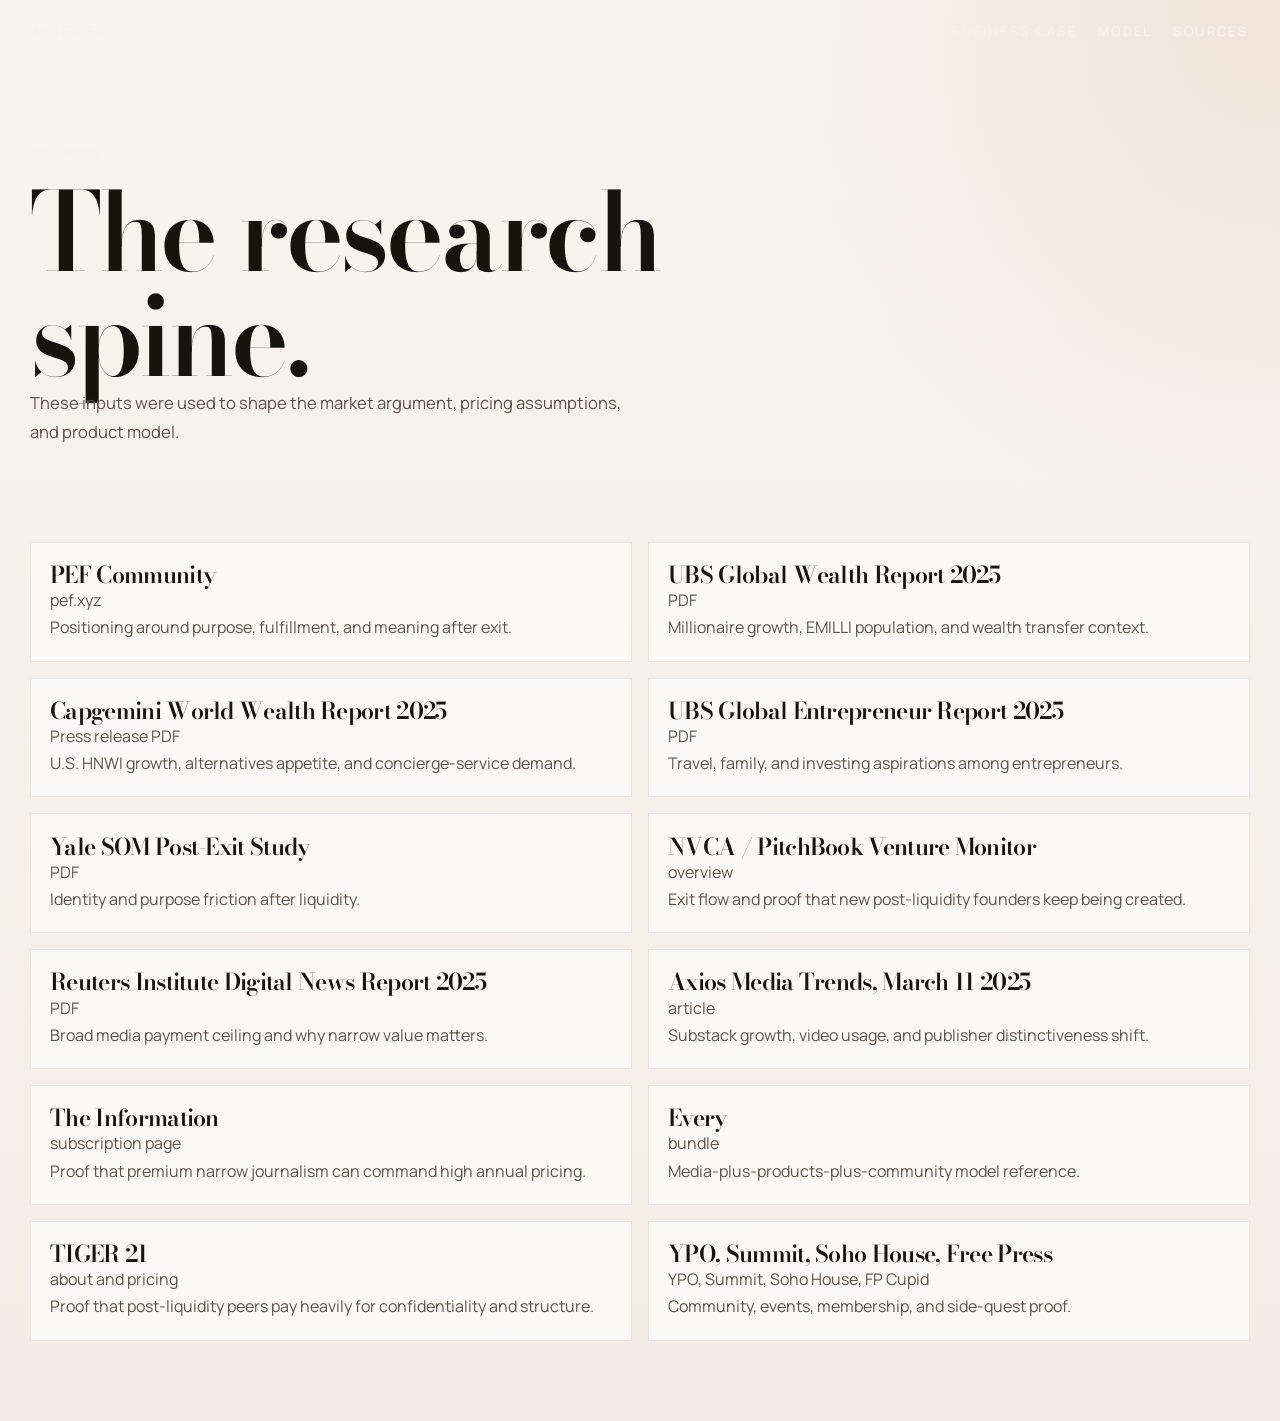
==== site/appendix.html @ 538c8766 "initial After Exit concept" ====
<!DOCTYPE html>
<html lang="en">
<head>
<meta charset="UTF-8">
<meta name="viewport" content="width=device-width, initial-scale=1.0">
<title>After Exit - Sources</title>
<meta name="description" content="Research sources behind the After Exit concept.">
<link rel="preconnect" href="https://fonts.googleapis.com">
<link rel="preconnect" href="https://fonts.gstatic.com" crossorigin>
<link href="https://fonts.googleapis.com/css2?family=Bodoni+Moda:opsz,wght@6..96,500;6..96,600;6..96,700&amp;family=Manrope:wght@400;500;600;700;800&amp;display=swap" rel="stylesheet">
<link rel="stylesheet" href="styles.css">
</head>
<body>
  <header class="site-header">
    <a class="brand" href="index.html">After Exit</a>
    <nav class="site-nav">
      <a href="deep-dives.html">Business Case</a>
      <a href="source.html">Model</a>
      <a href="appendix.html">Sources</a>
    </nav>
  </header>

  <main class="page-shell">
    <section class="page-hero">
      <p class="eyebrow">Sources</p>
      <h1>The research spine.</h1>
      <p class="page-copy">These inputs were used to shape the market argument, pricing assumptions, and product model.</p>
    </section>

    <section class="section">
      <div class="container source-grid">
        <article class="source-card"><div class="source-copy"><h3>PEF Community</h3><p><a href="https://pef.xyz/">pef.xyz</a></p><p>Positioning around purpose, fulfillment, and meaning after exit.</p></div></article>
        <article class="source-card"><div class="source-copy"><h3>UBS Global Wealth Report 2025</h3><p><a href="https://www.ubs.com/content/news/en/2025/06/18/gwr-2025/_jcr_content/root/contentarea/mainpar/gridcontrol/col_2/linklistnewlook_copy_454432721/actionbutton.0308854476.file/PS9jb250ZW50L2RhbS9hc3NldHMvbmV3cy8yMDI1LzA2LzE4LzIwMjUwNjE4LW1yLWd3cjIwMjUtZW4ucGRm/20250618-mr-gwr2025-en.pdf">PDF</a></p><p>Millionaire growth, EMILLI population, and wealth transfer context.</p></div></article>
        <article class="source-card"><div class="source-copy"><h3>Capgemini World Wealth Report 2025</h3><p><a href="https://www.capgemini.com/wp-content/uploads/2025/06/06_04_World-Wealth-Report-2025-Press-Release-1.pdf">Press release PDF</a></p><p>U.S. HNWI growth, alternatives appetite, and concierge-service demand.</p></div></article>
        <article class="source-card"><div class="source-copy"><h3>UBS Global Entrepreneur Report 2025</h3><p><a href="https://www.ubs.com/content/news/en/2025/02/06/global-entrepreneur-report-2025/_jcr_content/root/contentarea/mainpar/toplevelgrid/col_2/actionbutton_copy.0490431597.file/PS9jb250ZW50L2RhbS9hc3NldHMvbmV3cy8yMDI1LzAyLzA2LzA2LTAyLTIwMjUtbXItZ2xvYmFsLWVudHJlcHJlbmV1ci1yZXBvcnQtMjAyNS1lbi5wZGY%3D/06-02-2025-mr-global-entrepreneur-report-2025-en.pdf">PDF</a></p><p>Travel, family, and investing aspirations among entrepreneurs.</p></div></article>
        <article class="source-card"><div class="source-copy"><h3>Yale SOM Post-Exit Study</h3><p><a href="https://som.yale.edu/sites/default/files/2025-04/Exploring%20Six%20Key%20Decisions%20Post-Exit%20Entrepreneurs%20Will%20Have%20to%20Make.pdf">PDF</a></p><p>Identity and purpose friction after liquidity.</p></div></article>
        <article class="source-card"><div class="source-copy"><h3>NVCA / PitchBook Venture Monitor</h3><p><a href="https://nvca.org/pitchbook-nvca-venture-monitor/">overview</a></p><p>Exit flow and proof that new post-liquidity founders keep being created.</p></div></article>
        <article class="source-card"><div class="source-copy"><h3>Reuters Institute Digital News Report 2025</h3><p><a href="https://sanef.org.za/wp-content/uploads/2025/06/Digital_News-Report_2025.pdf">PDF</a></p><p>Broad media payment ceiling and why narrow value matters.</p></div></article>
        <article class="source-card"><div class="source-copy"><h3>Axios Media Trends, March 11 2025</h3><p><a href="https://www.axios.com/newsletters/axios-media-trends-6a3f5cd0-fdda-11ef-9d47-6d4ca95699f8">article</a></p><p>Substack growth, video usage, and publisher distinctiveness shift.</p></div></article>
        <article class="source-card"><div class="source-copy"><h3>The Information</h3><p><a href="https://www.theinformation.com/subscribe_h">subscription page</a></p><p>Proof that premium narrow journalism can command high annual pricing.</p></div></article>
        <article class="source-card"><div class="source-copy"><h3>Every</h3><p><a href="https://help.every.to/en/articles/13225758-every-bundle-special-programs">bundle</a></p><p>Media-plus-products-plus-community model reference.</p></div></article>
        <article class="source-card"><div class="source-copy"><h3>TIGER 21</h3><p><a href="https://tiger21.com/about-us/">about</a> and <a href="https://tiger21.com/wp-content/uploads/2025/11/2026-Membership-Pricing_Nov25.pdf">pricing</a></p><p>Proof that post-liquidity peers pay heavily for confidentiality and structure.</p></div></article>
        <article class="source-card"><div class="source-copy"><h3>YPO, Summit, Soho House, Free Press</h3><p><a href="https://www.ypo.org/acf/">YPO</a>, <a href="https://summit.co/about/">Summit</a>, <a href="https://www.sohohouseco.com/news-and-events/news-details/2025/Soho-House--Co-Inc--Announces-Fourth-Quarter-and-Fiscal-Year-2024-Results/default.aspx">Soho House</a>, <a href="https://www.thefp.com/p/fp-cupid">FP Cupid</a></p><p>Community, events, membership, and side-quest proof.</p></div></article>
      </div>
    </section>
  </main>
</body>
</html>
---- site/styles.css ----
:root {
  --bg: #f3ede5;
  --bg-alt: #e6ddd0;
  --ink: #161310;
  --soft: #5e5349;
  --line: rgba(22, 19, 16, 0.12);
  --gold: #b07a35;
  --gold-soft: #c69a5d;
  --pine: #223128;
  --paper: rgba(255, 250, 245, 0.72);
  --white: #f7f2ea;
  --max: 1220px;
  --content: 760px;
  --display: "Bodoni Moda", Georgia, serif;
  --sans: "Manrope", "Helvetica Neue", Arial, sans-serif;
}

*,
*::before,
*::after {
  box-sizing: border-box;
}

html {
  scroll-behavior: smooth;
}

body {
  margin: 0;
  font-family: var(--sans);
  color: var(--ink);
  background:
    radial-gradient(circle at top right, rgba(176, 122, 53, 0.12), transparent 28%),
    linear-gradient(180deg, #f8f4ee 0%, var(--bg) 100%);
}

a {
  color: inherit;
  text-decoration: none;
}

img {
  display: block;
  width: 100%;
}

.site-header {
  position: absolute;
  inset: 0 0 auto 0;
  z-index: 20;
  display: flex;
  justify-content: space-between;
  align-items: center;
  padding: 1.35rem 2rem;
}

.brand,
.site-nav a {
  font-size: 0.82rem;
  letter-spacing: 0.18em;
  text-transform: uppercase;
  color: rgba(247, 242, 234, 0.9);
}

.site-nav {
  display: flex;
  gap: 1.3rem;
}

.hero {
  position: relative;
  min-height: 100svh;
  display: flex;
  align-items: flex-end;
  overflow: hidden;
}

.hero::before {
  content: "";
  position: absolute;
  inset: 0;
  background:
    linear-gradient(90deg, rgba(11, 10, 9, 0.88), rgba(11, 10, 9, 0.52) 44%, rgba(11, 10, 9, 0.26)),
    url("https://images.unsplash.com/photo-1517457373958-b7bdd4587205?auto=format&fit=crop&w=1800&q=80") center center / cover no-repeat;
  transform: scale(1.03);
}

.hero::after {
  content: "";
  position: absolute;
  inset: 0;
  background: radial-gradient(circle at 78% 18%, rgba(198, 154, 93, 0.22), transparent 30%);
}

.hero-content,
.container,
.page-hero {
  width: min(calc(100% - 2.5rem), var(--max));
  margin: 0 auto;
}

.hero-content {
  position: relative;
  z-index: 1;
  padding: 8rem 0 4rem;
  color: var(--white);
}

.eyebrow,
.section-label,
.metric-kicker,
.card-kicker {
  font-size: 0.76rem;
  font-weight: 800;
  letter-spacing: 0.18em;
  text-transform: uppercase;
}

.eyebrow {
  display: inline-block;
  margin-bottom: 1rem;
  color: rgba(247, 242, 234, 0.7);
}

h1,
h2,
h3 {
  margin: 0;
  font-family: var(--display);
  font-weight: 600;
  letter-spacing: -0.03em;
}

h1 {
  max-width: 10ch;
  font-size: clamp(3.4rem, 9vw, 6.8rem);
  line-height: 0.96;
}

h2 {
  font-size: clamp(2rem, 4vw, 3.2rem);
  line-height: 1;
}

h3 {
  font-size: 1.45rem;
  line-height: 1.08;
}

p {
  margin: 0;
  line-height: 1.7;
}

.hero-copy,
.page-copy,
.support {
  max-width: 38rem;
  font-size: 1.04rem;
}

.hero-copy {
  margin-top: 1.25rem;
  color: rgba(247, 242, 234, 0.8);
}

.hero-actions,
.cta-row {
  display: flex;
  flex-wrap: wrap;
  gap: 0.9rem;
  margin-top: 2rem;
}

.button {
  display: inline-flex;
  align-items: center;
  justify-content: center;
  min-height: 48px;
  padding: 0.9rem 1.25rem;
  border-radius: 999px;
  font-size: 0.84rem;
  font-weight: 800;
  letter-spacing: 0.12em;
  text-transform: uppercase;
  transition: transform 180ms ease, background 180ms ease;
}

.button:hover,
.text-link:hover {
  transform: translateY(-1px);
}

.button-primary {
  background: var(--gold);
  color: #fff8f1;
}

.button-secondary {
  background: rgba(255, 255, 255, 0.08);
  border: 1px solid rgba(247, 242, 234, 0.3);
  color: var(--white);
}

.text-link {
  align-self: center;
  font-size: 0.82rem;
  font-weight: 800;
  letter-spacing: 0.08em;
  text-transform: uppercase;
}

.issue-rail {
  display: grid;
  gap: 0.8rem;
  width: min(430px, 100%);
  margin-top: 2.4rem;
  padding-top: 1rem;
  border-top: 1px solid rgba(247, 242, 234, 0.18);
}

.issue-rail span {
  font-size: 0.78rem;
  letter-spacing: 0.16em;
  text-transform: uppercase;
  color: rgba(247, 242, 234, 0.66);
}

.section {
  padding: 5rem 0;
}

.section-dark {
  background:
    radial-gradient(circle at top left, rgba(198, 154, 93, 0.14), transparent 30%),
    var(--pine);
  color: var(--white);
}

.container {
  display: grid;
  gap: 1.4rem;
}

.lead-grid,
.market-grid,
.split-grid,
.partner-grid,
.three-up,
.story-grid,
.source-grid,
.metric-grid,
.compare-grid {
  display: grid;
  gap: 1rem;
}

.lead-grid {
  grid-template-columns: 1.05fr 0.95fr;
}

.section-label,
.metric-kicker,
.card-kicker {
  color: var(--gold);
}

.section-dark .section-label,
.section-dark .metric-kicker,
.section-dark .card-kicker {
  color: var(--gold-soft);
}

.support,
.page-copy,
.metric-grid p,
.story-grid p,
.compare-grid p,
.source-grid p {
  color: var(--soft);
}

.section-dark .support,
.section-dark .page-copy,
.section-dark .metric-grid p,
.section-dark .story-grid p,
.section-dark .compare-grid p {
  color: rgba(247, 242, 234, 0.74);
}

.story-grid {
  grid-template-columns: repeat(3, minmax(0, 1fr));
}

.story-card,
.metric-card,
.compare-card,
.source-card,
.glass-panel {
  overflow: hidden;
  background: rgba(255, 255, 255, 0.64);
  border: 1px solid rgba(22, 19, 16, 0.08);
}

.section-dark .story-card,
.section-dark .metric-card,
.section-dark .compare-card {
  background: rgba(255, 255, 255, 0.06);
  border-color: rgba(247, 242, 234, 0.12);
}

.story-photo {
  height: 320px;
  background-size: cover;
  background-position: center;
}

.photo-table { background-image: url("https://images.unsplash.com/photo-1517248135467-4c7edcad34c4?auto=format&fit=crop&w=1200&q=80"); }
.photo-office { background-image: url("https://images.unsplash.com/photo-1522202176988-66273c2fd55f?auto=format&fit=crop&w=1200&q=80"); }
.photo-train { background-image: url("https://images.unsplash.com/photo-1500530855697-b586d89ba3ee?auto=format&fit=crop&w=1200&q=80"); }
.photo-health { background-image: url("https://images.unsplash.com/photo-1517836357463-d25dfeac3438?auto=format&fit=crop&w=1200&q=80"); }
.photo-home { background-image: url("https://images.unsplash.com/photo-1513694203232-719a280e022f?auto=format&fit=crop&w=1200&q=80"); }
.photo-salon { background-image: url("https://images.unsplash.com/photo-1515169067868-5387ec356754?auto=format&fit=crop&w=1200&q=80"); }
.photo-airport { background-image: url("https://images.unsplash.com/photo-1436491865332-7a61a109cc05?auto=format&fit=crop&w=1200&q=80"); }
.photo-study { background-image: url("https://images.unsplash.com/photo-1497366754035-f200968a6e72?auto=format&fit=crop&w=1200&q=80"); }

.story-copy,
.metric-copy,
.source-copy,
.compare-copy {
  padding: 1.2rem;
}

.metric-grid {
  grid-template-columns: repeat(3, minmax(0, 1fr));
}

.metric-number {
  display: block;
  font-family: var(--display);
  font-size: clamp(2.1rem, 4vw, 3.6rem);
  line-height: 1;
}

.split-grid {
  grid-template-columns: 1.15fr 0.85fr;
  align-items: start;
}

.glass-panel {
  padding: 1.4rem;
  display: grid;
  gap: 1rem;
}

.glass-panel strong {
  font-size: 1.05rem;
}

.partner-grid,
.three-up,
.source-grid,
.compare-grid {
  grid-template-columns: repeat(2, minmax(0, 1fr));
}

.three-up {
  grid-template-columns: repeat(3, minmax(0, 1fr));
}

.page-shell {
  padding-top: 5.8rem;
}

.page-hero {
  padding: 3rem 0 1rem;
}

.watch-grid {
  display: grid;
  grid-template-columns: repeat(3, minmax(0, 1fr));
  gap: 1rem;
}

.watch-card {
  position: relative;
  min-height: 280px;
  padding: 1.4rem;
  display: flex;
  flex-direction: column;
  justify-content: flex-end;
  color: var(--white);
  overflow: hidden;
}

.watch-card::before {
  content: "";
  position: absolute;
  inset: 0;
  background-size: cover;
  background-position: center;
  transform: scale(1.03);
}

.watch-card::after {
  content: "";
  position: absolute;
  inset: 0;
  background: linear-gradient(180deg, rgba(9, 9, 9, 0.1), rgba(9, 9, 9, 0.78));
}

.watch-card > * {
  position: relative;
  z-index: 1;
}

.watch-one::before { background-image: url("https://images.unsplash.com/photo-1517048676732-d65bc937f952?auto=format&fit=crop&w=1200&q=80"); }
.watch-two::before { background-image: url("https://images.unsplash.com/photo-1516321318423-f06f85e504b3?auto=format&fit=crop&w=1200&q=80"); }
.watch-three::before { background-image: url("https://images.unsplash.com/photo-1497366412874-3415097a27e7?auto=format&fit=crop&w=1200&q=80"); }

.watch-card span {
  font-size: 0.76rem;
  font-weight: 800;
  letter-spacing: 0.16em;
  text-transform: uppercase;
  color: rgba(247, 242, 234, 0.7);
}

.watch-card h3 {
  margin-top: 0.65rem;
}

.watch-card p {
  margin-top: 0.6rem;
  color: rgba(247, 242, 234, 0.82);
}

.quote-band {
  padding: 2rem;
  background: rgba(255, 255, 255, 0.56);
  border: 1px solid rgba(22, 19, 16, 0.08);
}

.section-dark .quote-band {
  background: rgba(255, 255, 255, 0.08);
  border-color: rgba(247, 242, 234, 0.12);
}

.quote-band p {
  font-family: var(--display);
  font-size: clamp(1.5rem, 3vw, 2.2rem);
  line-height: 1.18;
}

@media (max-width: 980px) {
  .lead-grid,
  .split-grid,
  .story-grid,
  .metric-grid,
  .partner-grid,
  .three-up,
  .watch-grid,
  .source-grid,
  .compare-grid {
    grid-template-columns: 1fr;
  }
}

@media (max-width: 720px) {
  .site-header {
    position: static;
    display: grid;
    gap: 0.8rem;
    padding: 1.2rem 1rem 0;
  }

  .brand,
  .site-nav a {
    color: var(--ink);
  }

  .site-nav {
    flex-wrap: wrap;
    gap: 0.8rem 1rem;
  }

  .hero {
    min-height: auto;
  }

  .hero-content,
  .page-hero,
  .container {
    width: min(calc(100% - 2rem), var(--max));
  }

  .hero-content {
    padding: 6.8rem 0 3rem;
  }

  h1 {
    max-width: 100%;
    font-size: clamp(2.8rem, 14vw, 4.5rem);
  }

  .section {
    padding: 3.6rem 0;
  }
}
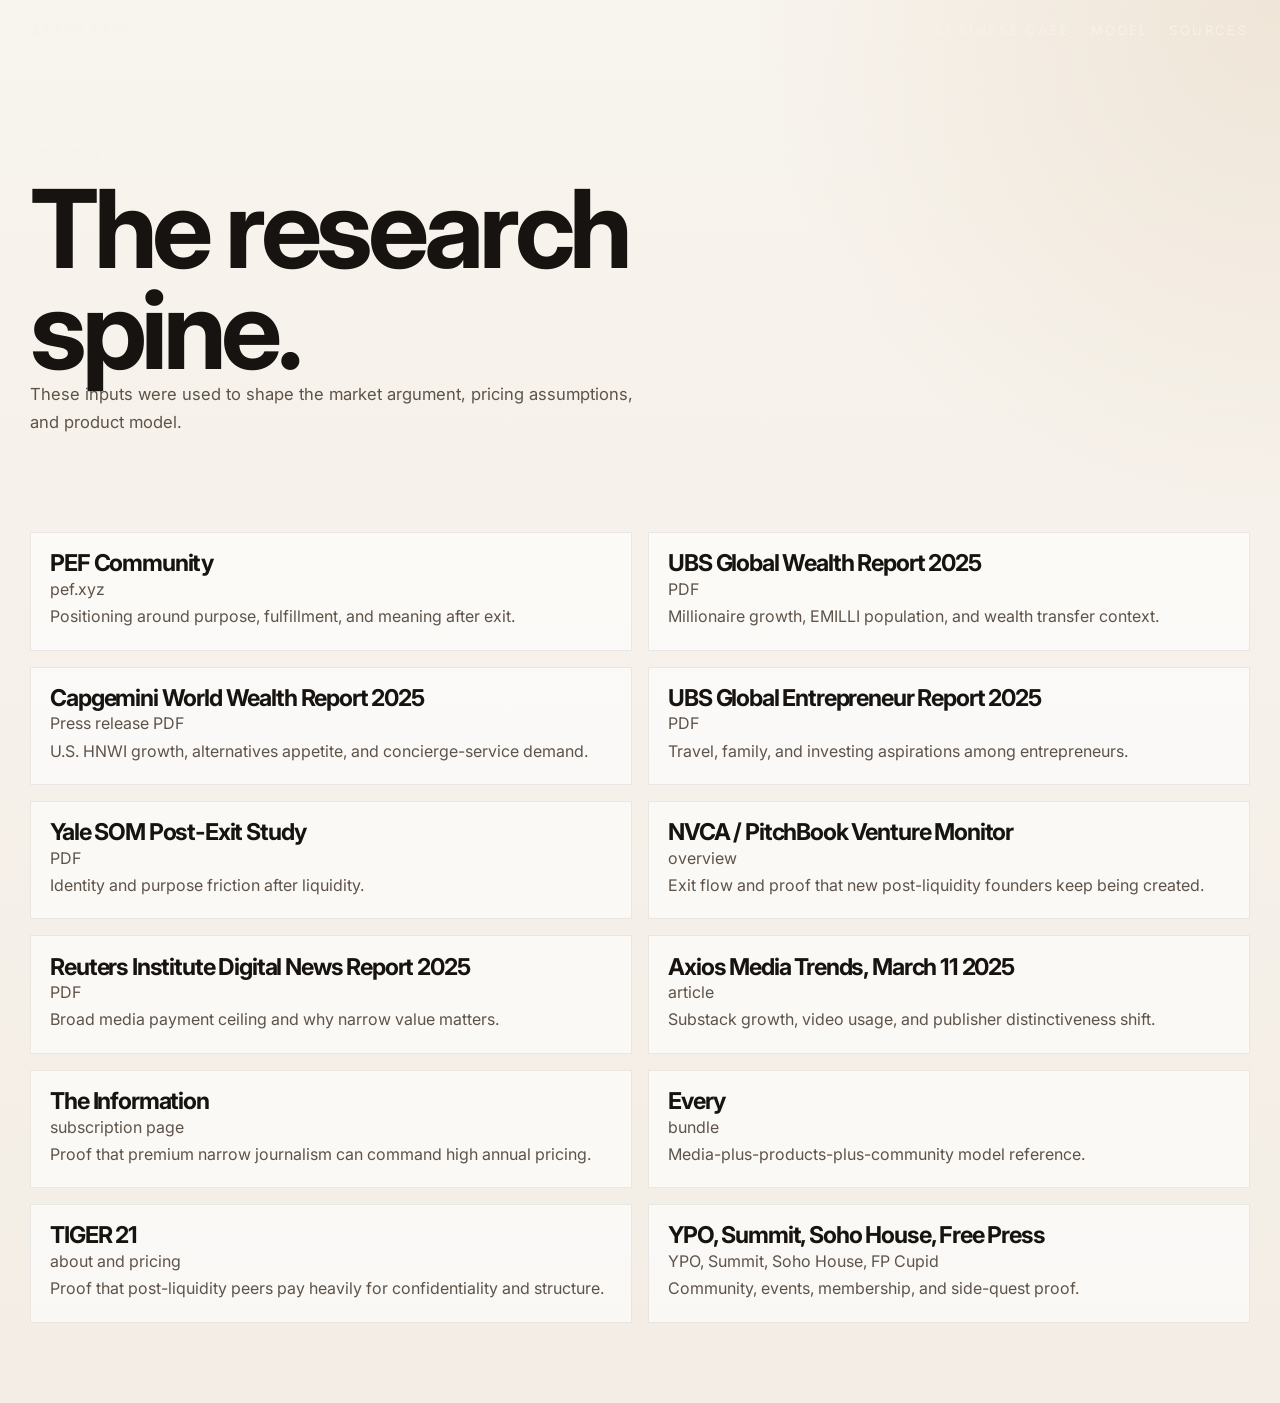
==== commit 82039841: "add TAM and operating system plan" ====
--- a/site/appendix.html
+++ b/site/appendix.html
@@ -7,7 +7,7 @@
 <meta name="description" content="Research sources behind the After Exit concept.">
 <link rel="preconnect" href="https://fonts.googleapis.com">
 <link rel="preconnect" href="https://fonts.gstatic.com" crossorigin>
-<link href="https://fonts.googleapis.com/css2?family=Bodoni+Moda:opsz,wght@6..96,500;6..96,600;6..96,700&amp;family=Manrope:wght@400;500;600;700;800&amp;display=swap" rel="stylesheet">
+<link href="https://fonts.googleapis.com/css2?family=Inter:wght@400;500;600;700;800;900&amp;display=swap" rel="stylesheet">
 <link rel="stylesheet" href="styles.css">
 </head>
 <body>
--- a/site/styles.css
+++ b/site/styles.css
@@ -11,8 +11,8 @@
   --white: #f7f2ea;
   --max: 1220px;
   --content: 760px;
-  --display: "Bodoni Moda", Georgia, serif;
-  --sans: "Manrope", "Helvetica Neue", Arial, sans-serif;
+  --display: "Inter", "Helvetica Neue", Arial, sans-serif;
+  --sans: "Inter", "Helvetica Neue", Arial, sans-serif;
 }
 
 *,
@@ -127,24 +127,24 @@
 h3 {
   margin: 0;
   font-family: var(--display);
-  font-weight: 600;
-  letter-spacing: -0.03em;
+  font-weight: 700;
+  letter-spacing: -0.05em;
 }
 
 h1 {
   max-width: 10ch;
   font-size: clamp(3.4rem, 9vw, 6.8rem);
-  line-height: 0.96;
+  line-height: 0.92;
 }
 
 h2 {
   font-size: clamp(2rem, 4vw, 3.2rem);
-  line-height: 1;
+  line-height: 0.96;
 }
 
 h3 {
   font-size: 1.45rem;
-  line-height: 1.08;
+  line-height: 1.02;
 }
 
 p {
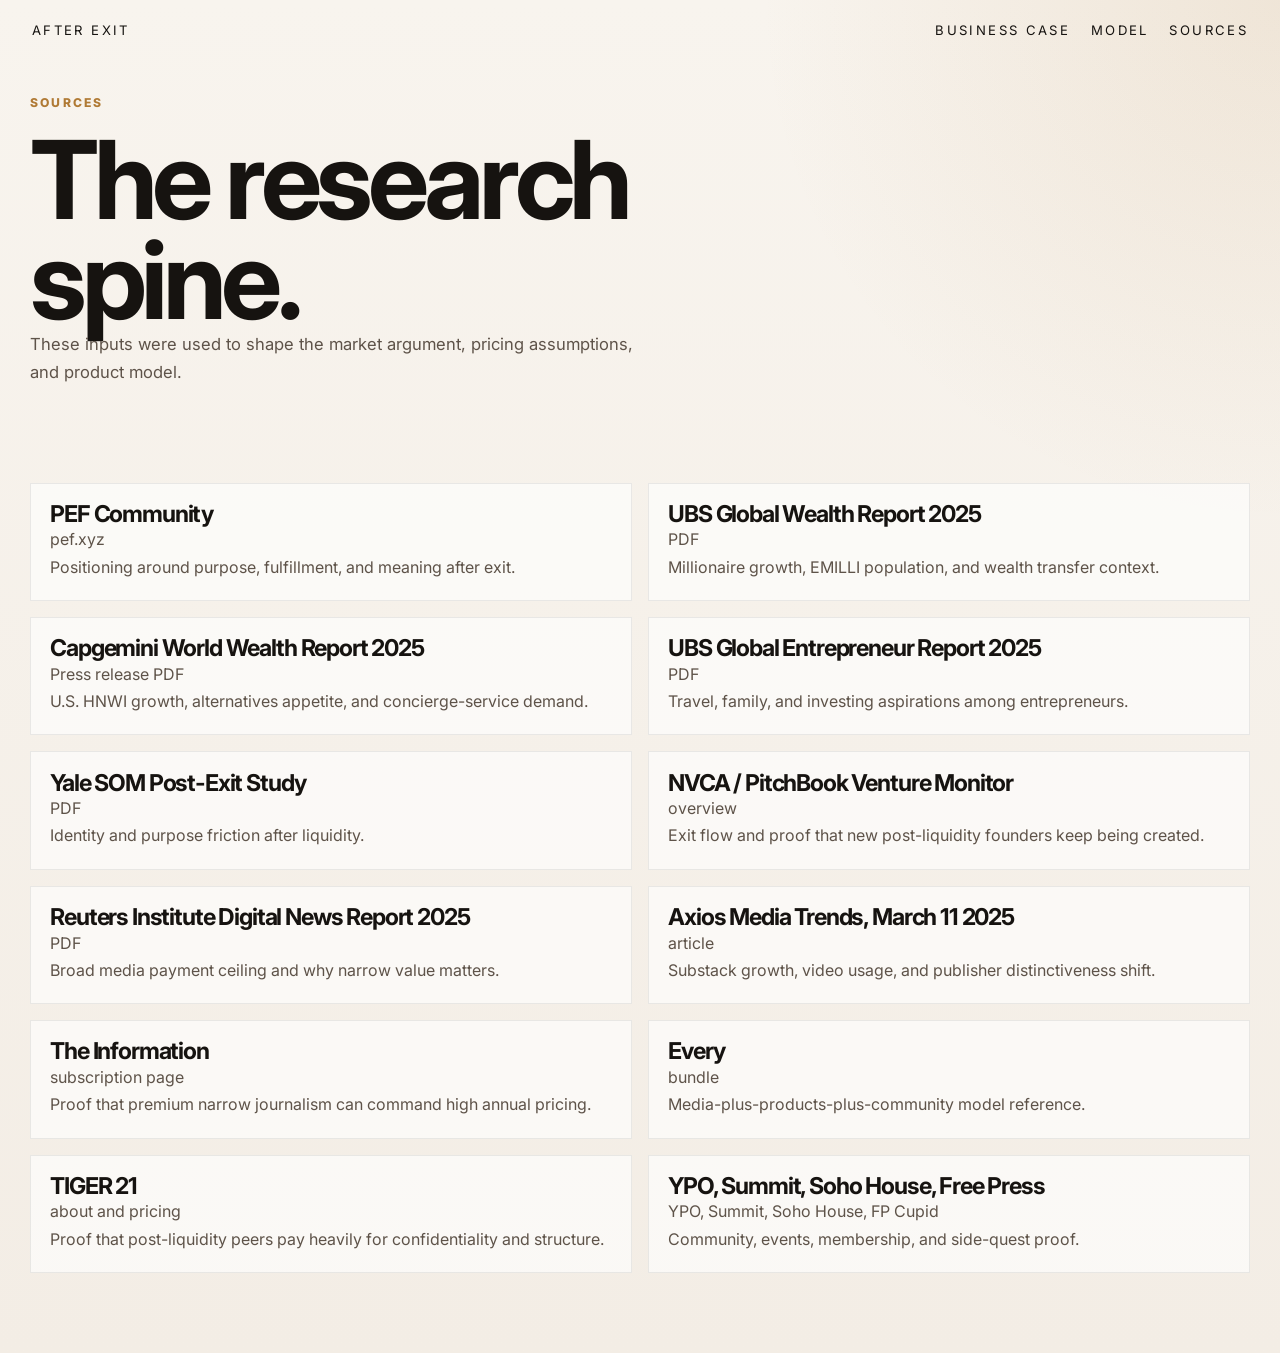
==== commit 9424294f: "Expand site into full company narrative" ====
--- a/site/appendix.html
+++ b/site/appendix.html
@@ -10,7 +10,7 @@
 <link href="https://fonts.googleapis.com/css2?family=Inter:wght@400;500;600;700;800;900&amp;display=swap" rel="stylesheet">
 <link rel="stylesheet" href="styles.css">
 </head>
-<body>
+<body class="subpage">
   <header class="site-header">
     <a class="brand" href="index.html">After Exit</a>
     <nav class="site-nav">
--- a/site/styles.css
+++ b/site/styles.css
@@ -34,6 +34,15 @@
     linear-gradient(180deg, #f8f4ee 0%, var(--bg) 100%);
 }
 
+body.subpage .site-header {
+  position: static;
+}
+
+body.subpage .brand,
+body.subpage .site-nav a {
+  color: var(--ink);
+}
+
 a {
   color: inherit;
   text-decoration: none;
@@ -226,6 +235,21 @@
   color: rgba(247, 242, 234, 0.66);
 }
 
+.hero-facts {
+  display: grid;
+  grid-template-columns: repeat(3, minmax(0, 1fr));
+  gap: 1rem;
+  max-width: 920px;
+  margin-top: 2rem;
+  padding-top: 1.1rem;
+  border-top: 1px solid rgba(247, 242, 234, 0.12);
+}
+
+.hero-facts p {
+  margin-top: 0.4rem;
+  color: rgba(247, 242, 234, 0.8);
+}
+
 .section {
   padding: 5rem 0;
 }
@@ -452,6 +476,244 @@
   line-height: 1.18;
 }
 
+.toc-strip,
+.audience-grid,
+.proof-grid,
+.path-grid,
+.ladder-grid,
+.perk-grid,
+.process-grid,
+.package-grid,
+.engine-grid,
+.image-triptych {
+  display: grid;
+  gap: 1rem;
+}
+
+.toc-strip {
+  grid-template-columns: repeat(4, minmax(0, 1fr));
+}
+
+.toc-item,
+.audience-item,
+.proof-item,
+.engine-card,
+.process-step {
+  padding-top: 1rem;
+  border-top: 1px solid var(--line);
+}
+
+.toc-item h3,
+.audience-item h3,
+.proof-item h3,
+.path-step h3,
+.tier-card h3,
+.package-item h3,
+.engine-card h3,
+.process-step h3 {
+  margin-top: 0.55rem;
+}
+
+.toc-item p:last-child,
+.audience-item p,
+.proof-item p,
+.path-step p,
+.tier-card p,
+.package-item p,
+.engine-card p,
+.process-step p {
+  margin-top: 0.65rem;
+}
+
+.image-triptych {
+  grid-template-columns: 1.15fr 0.85fr 0.85fr;
+}
+
+.image-triptych .story-photo {
+  height: 400px;
+}
+
+.image-triptych .story-photo,
+.watch-card::before,
+.hero::before {
+  transition: transform 280ms ease;
+}
+
+.image-triptych .story-photo:hover,
+.watch-card:hover::before {
+  transform: scale(1.04);
+}
+
+.audience-grid {
+  grid-template-columns: repeat(4, minmax(0, 1fr));
+}
+
+.audience-item {
+  color: var(--white);
+  border-color: rgba(247, 242, 234, 0.14);
+}
+
+.audience-item span,
+.process-step span {
+  display: inline-block;
+  font-size: 0.76rem;
+  font-weight: 800;
+  letter-spacing: 0.16em;
+  text-transform: uppercase;
+  color: var(--gold-soft);
+}
+
+.proof-grid {
+  grid-template-columns: repeat(3, minmax(0, 1fr));
+}
+
+.proof-item {
+  border-color: rgba(247, 242, 234, 0.14);
+}
+
+.section-dark .proof-item p,
+.section-dark .audience-item p,
+.section-dark .path-step p,
+.section-dark .tier-card p,
+.section-dark .package-item p,
+.section-dark .process-step p {
+  color: rgba(247, 242, 234, 0.78);
+}
+
+.path-grid,
+.ladder-grid,
+.engine-grid {
+  grid-template-columns: repeat(4, minmax(0, 1fr));
+}
+
+.path-step,
+.tier-card,
+.perk-panel,
+.package-item {
+  padding: 1.2rem;
+  background: rgba(255, 255, 255, 0.62);
+  border: 1px solid rgba(22, 19, 16, 0.08);
+}
+
+.section-dark .path-step,
+.section-dark .tier-card,
+.section-dark .perk-panel,
+.section-dark .package-item {
+  background: rgba(255, 255, 255, 0.06);
+  border-color: rgba(247, 242, 234, 0.12);
+}
+
+.perk-grid,
+.package-grid {
+  grid-template-columns: repeat(2, minmax(0, 1fr));
+}
+
+.perk-panel ul {
+  margin: 0.7rem 0 0;
+  padding-left: 1.15rem;
+  display: grid;
+  gap: 0.7rem;
+}
+
+.perk-panel li {
+  line-height: 1.6;
+}
+
+.process-grid {
+  grid-template-columns: repeat(5, minmax(0, 1fr));
+}
+
+.engine-card p {
+  max-width: 19rem;
+}
+
+.immersion {
+  position: relative;
+  min-height: 72svh;
+  display: flex;
+  align-items: flex-end;
+  color: var(--white);
+  overflow: hidden;
+}
+
+.immersion::before,
+.immersion::after {
+  content: "";
+  position: absolute;
+  inset: 0;
+}
+
+.immersion::before {
+  background-position: center;
+  background-size: cover;
+  transform: scale(1.03);
+}
+
+.immersion::after {
+  background: linear-gradient(180deg, rgba(8, 8, 8, 0.12), rgba(8, 8, 8, 0.82));
+}
+
+.immersion-room::before {
+  background-image: url("https://images.unsplash.com/photo-1511578314322-379afb476865?auto=format&fit=crop&w=1800&q=80");
+}
+
+.immersion-print::before {
+  background-image: url("https://images.unsplash.com/photo-1517971071642-34a2d3ecc9cd?auto=format&fit=crop&w=1800&q=80");
+}
+
+.immersion-copy {
+  position: relative;
+  z-index: 1;
+  width: min(calc(100% - 2.5rem), var(--max));
+  max-width: 40rem;
+  margin: 0 auto;
+  padding: 6rem 0 4rem;
+}
+
+.immersion-copy p:last-child {
+  margin-top: 1rem;
+  color: rgba(247, 242, 234, 0.82);
+}
+
+.cta-band {
+  display: flex;
+  align-items: end;
+  justify-content: space-between;
+  gap: 1.2rem;
+  margin-top: 1.4rem;
+  padding-top: 1.6rem;
+  border-top: 1px solid var(--line);
+}
+
+.page-hero {
+  padding: 2rem 0 1rem;
+}
+
+body.subpage .page-shell {
+  padding-top: 0;
+}
+
+body.subpage .eyebrow {
+  color: var(--gold);
+}
+
+body.subpage .page-copy {
+  color: var(--soft);
+}
+
+@media (max-width: 1180px) {
+  .toc-strip,
+  .audience-grid,
+  .path-grid,
+  .ladder-grid,
+  .engine-grid,
+  .proof-grid,
+  .process-grid,
+  .image-triptych {
+    grid-template-columns: repeat(2, minmax(0, 1fr));
+  }
+}
+
 @media (max-width: 980px) {
   .lead-grid,
   .split-grid,
@@ -461,7 +723,18 @@
   .three-up,
   .watch-grid,
   .source-grid,
-  .compare-grid {
+  .compare-grid,
+  .toc-strip,
+  .audience-grid,
+  .proof-grid,
+  .path-grid,
+  .ladder-grid,
+  .perk-grid,
+  .process-grid,
+  .package-grid,
+  .engine-grid,
+  .image-triptych,
+  .hero-facts {
     grid-template-columns: 1fr;
   }
 }
@@ -506,4 +779,26 @@
   .section {
     padding: 3.6rem 0;
   }
-}
+
+  .subpage .site-header {
+    padding: 1.2rem 1rem 0;
+  }
+
+  .immersion {
+    min-height: 60svh;
+  }
+
+  .immersion-copy {
+    width: min(calc(100% - 2rem), var(--max));
+    padding: 5rem 0 3rem;
+  }
+
+  .image-triptych .story-photo {
+    height: 300px;
+  }
+
+  .cta-band {
+    display: grid;
+    align-items: start;
+  }
+}
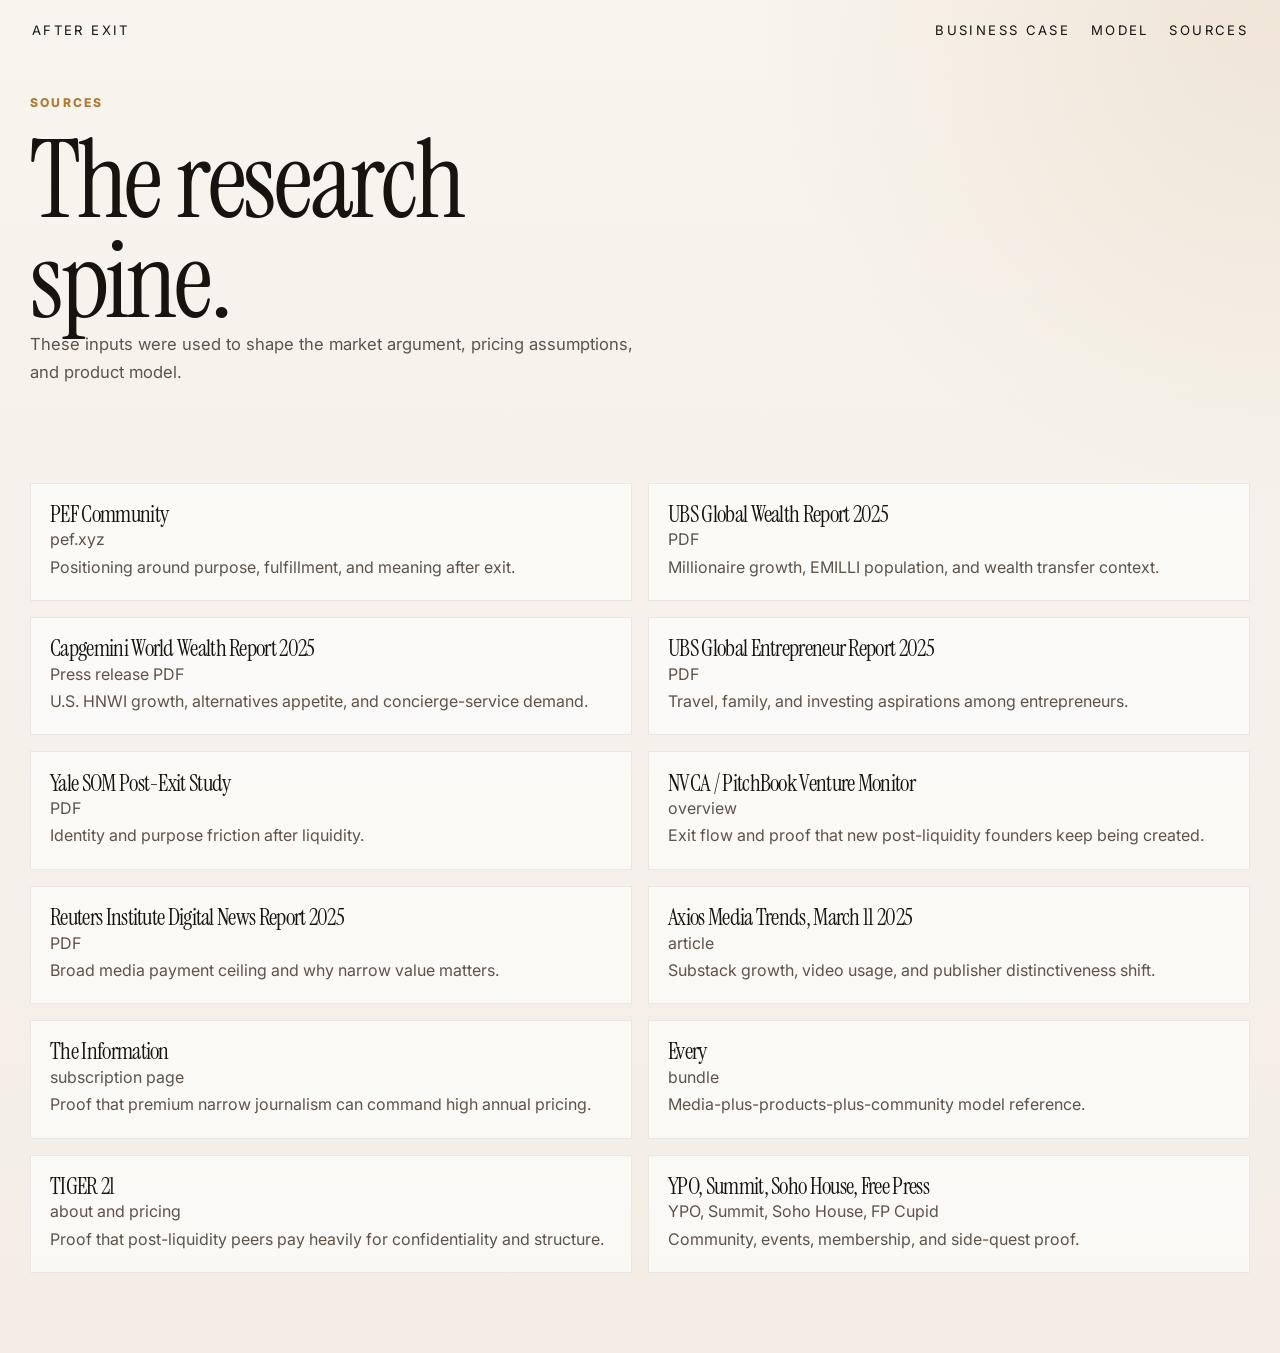
==== commit 831fc045: "Adopt Instrument Serif for editorial typography" ====
--- a/site/appendix.html
+++ b/site/appendix.html
@@ -7,7 +7,7 @@
 <meta name="description" content="Research sources behind the After Exit concept.">
 <link rel="preconnect" href="https://fonts.googleapis.com">
 <link rel="preconnect" href="https://fonts.gstatic.com" crossorigin>
-<link href="https://fonts.googleapis.com/css2?family=Inter:wght@400;500;600;700;800;900&amp;display=swap" rel="stylesheet">
+<link href="https://fonts.googleapis.com/css2?family=Instrument+Serif:ital@0;1&amp;family=Inter:wght@400;500;600;700;800;900&amp;display=swap" rel="stylesheet">
 <link rel="stylesheet" href="styles.css">
 </head>
 <body class="subpage">
--- a/site/styles.css
+++ b/site/styles.css
@@ -11,7 +11,7 @@
   --white: #f7f2ea;
   --max: 1220px;
   --content: 760px;
-  --display: "Inter", "Helvetica Neue", Arial, sans-serif;
+  --display: "Instrument Serif", Georgia, "Times New Roman", serif;
   --sans: "Inter", "Helvetica Neue", Arial, sans-serif;
 }
 
@@ -136,8 +136,8 @@
 h3 {
   margin: 0;
   font-family: var(--display);
-  font-weight: 700;
-  letter-spacing: -0.05em;
+  font-weight: 400;
+  letter-spacing: -0.03em;
 }
 
 h1 {
@@ -233,6 +233,12 @@
   letter-spacing: 0.16em;
   text-transform: uppercase;
   color: rgba(247, 242, 234, 0.66);
+}
+
+.issue-rail strong,
+.quote-band p {
+  font-family: var(--display);
+  font-weight: 400;
 }
 
 .hero-facts {
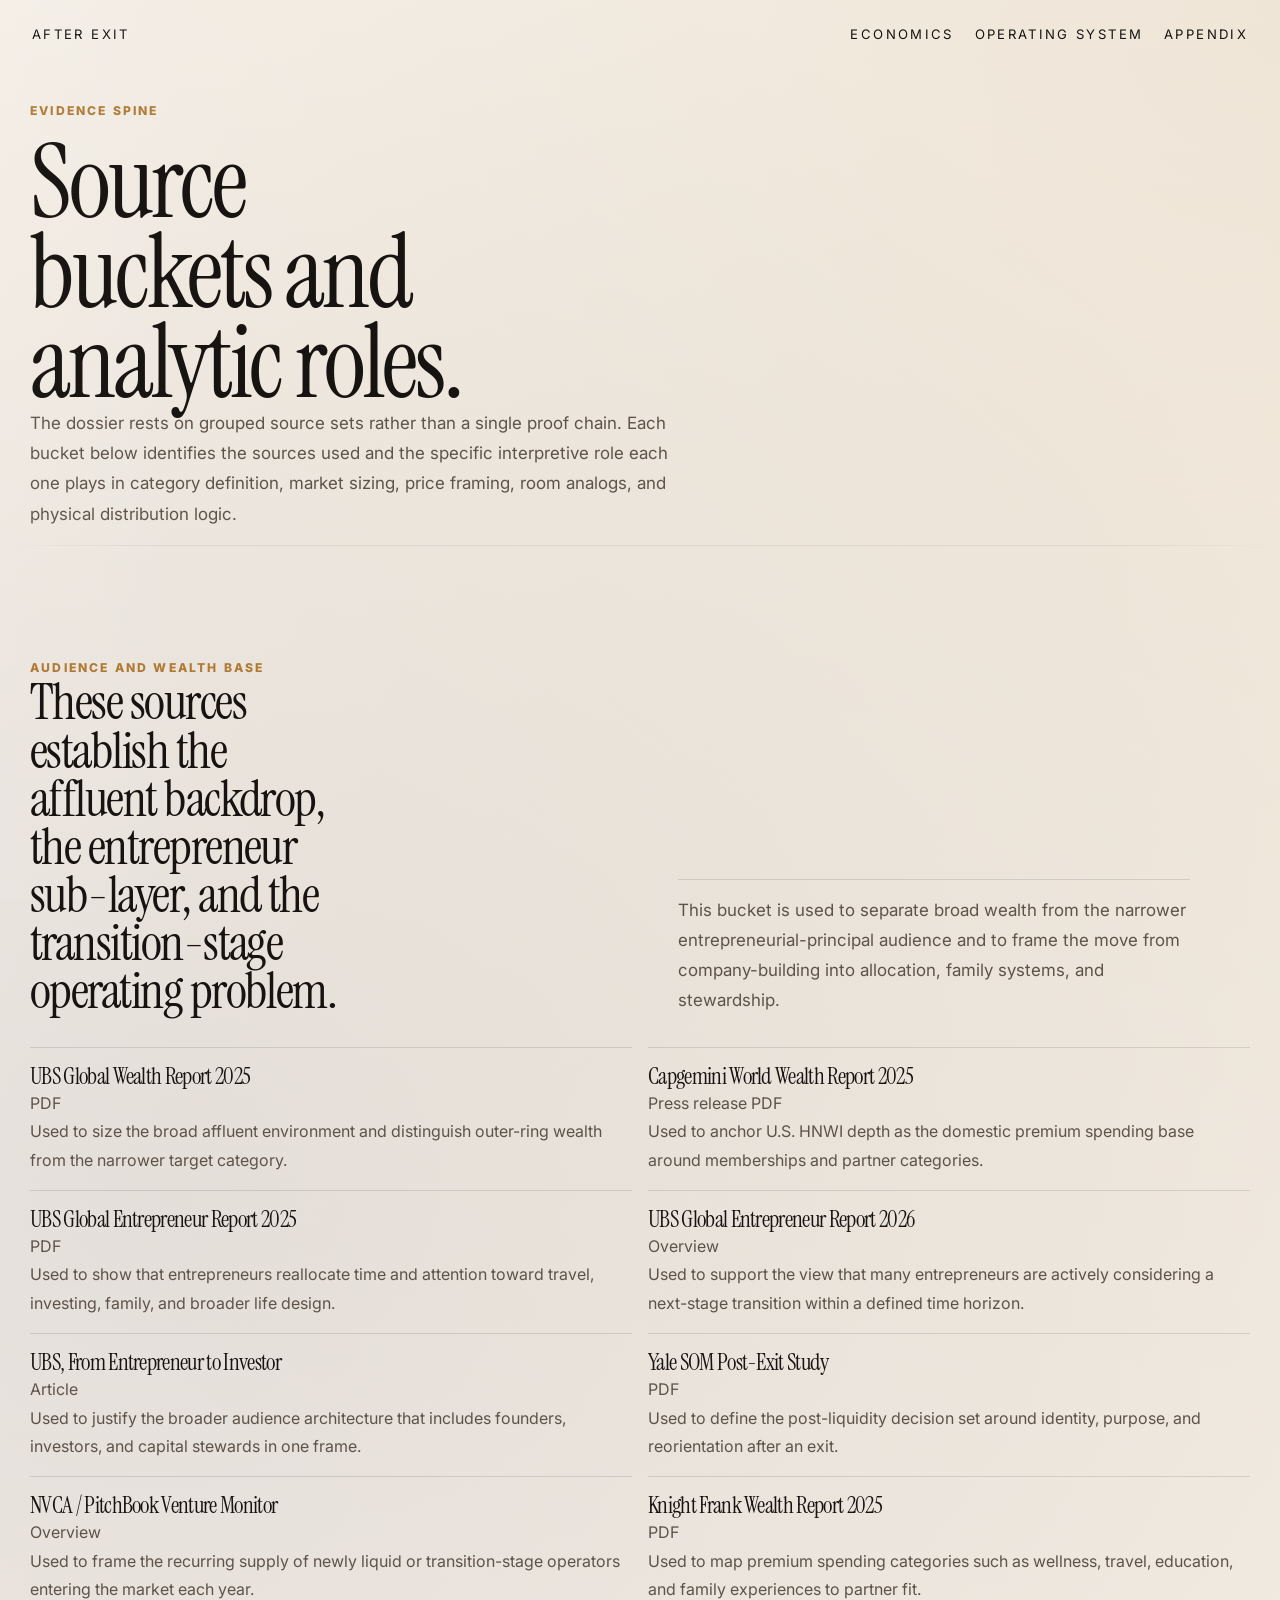
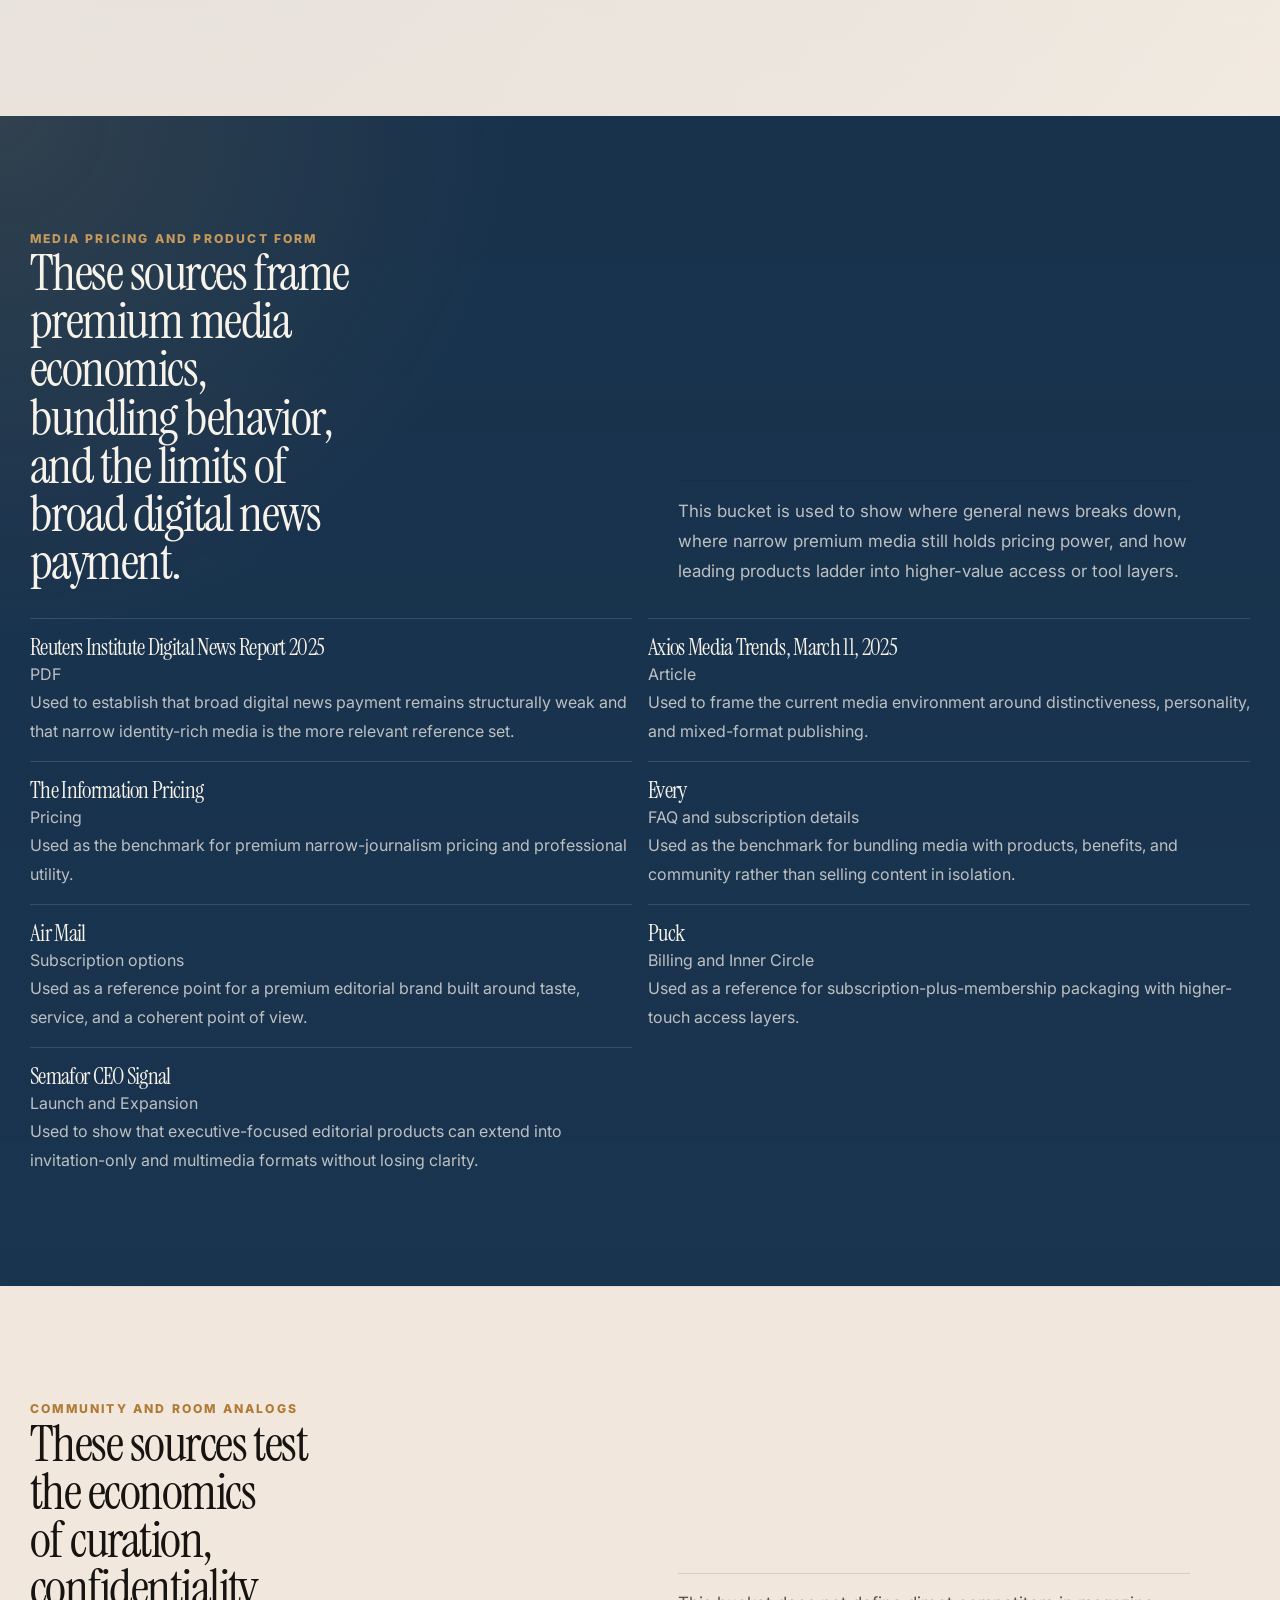
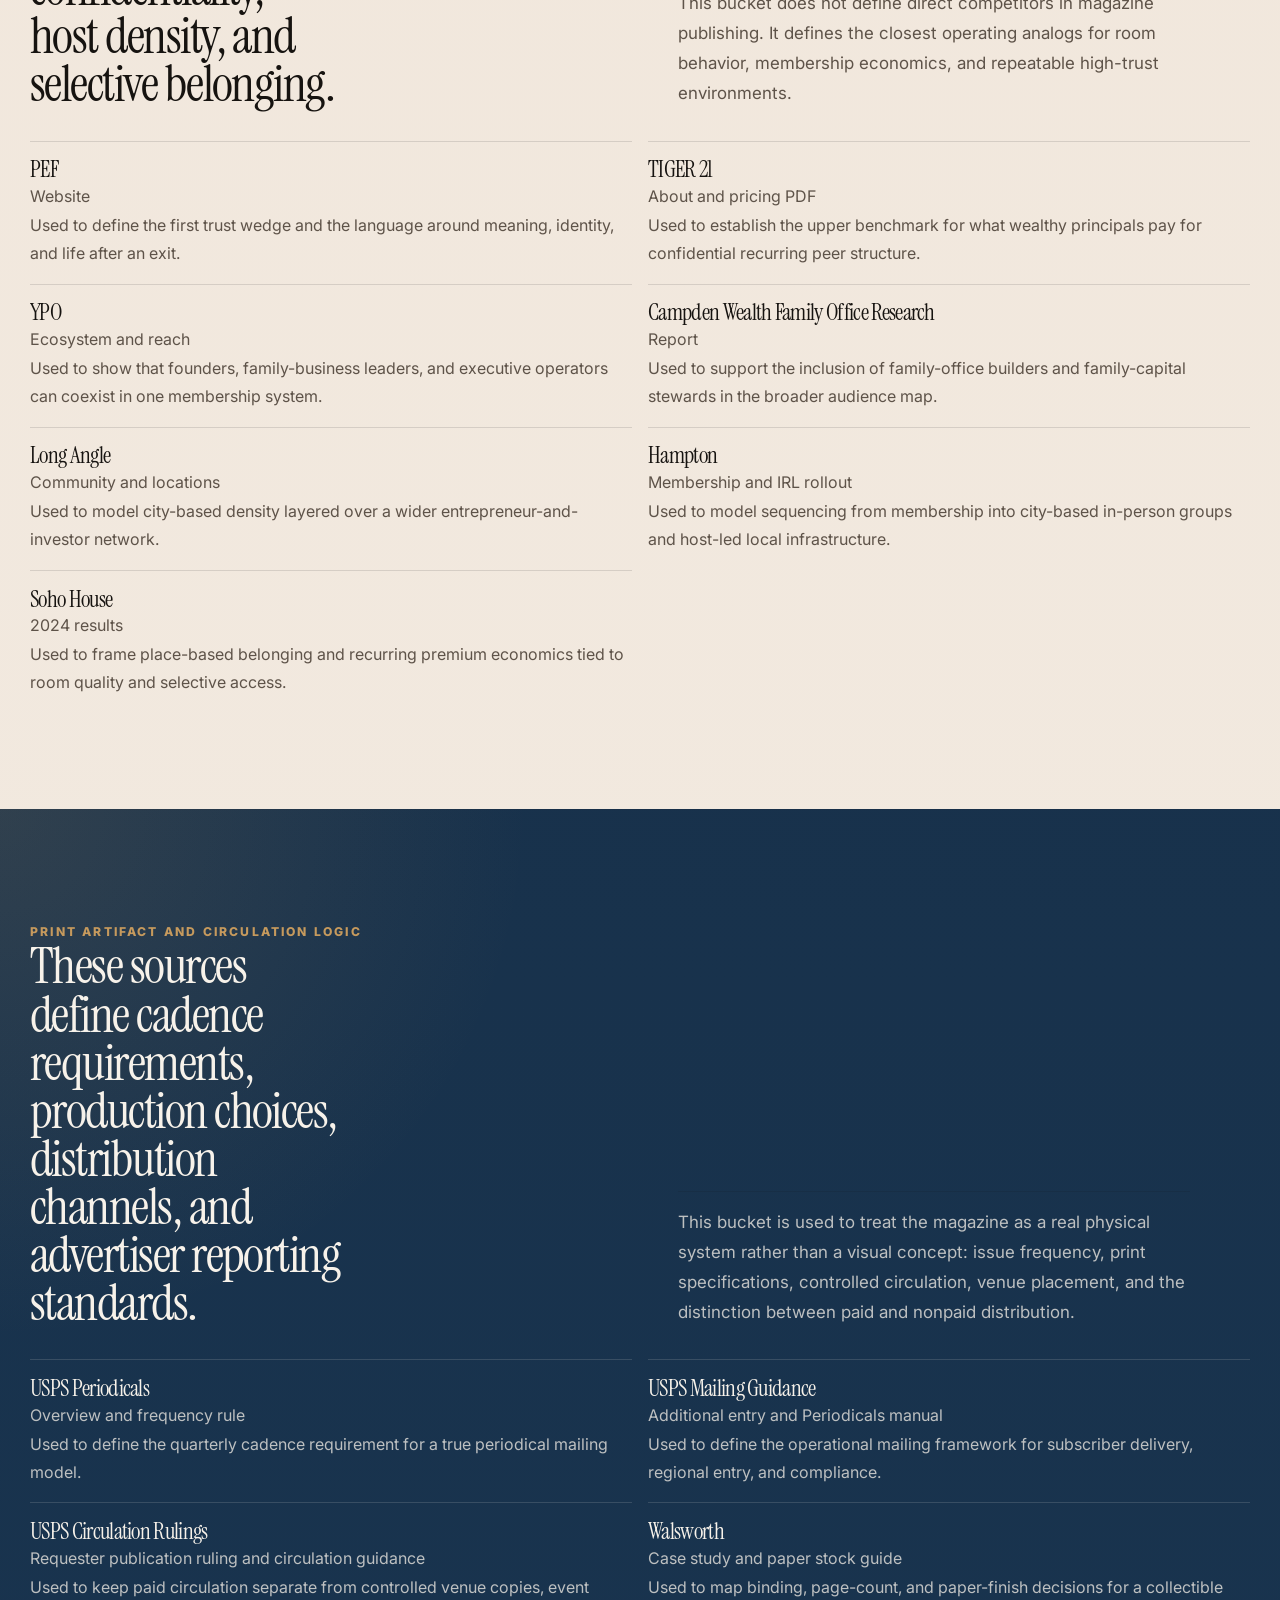
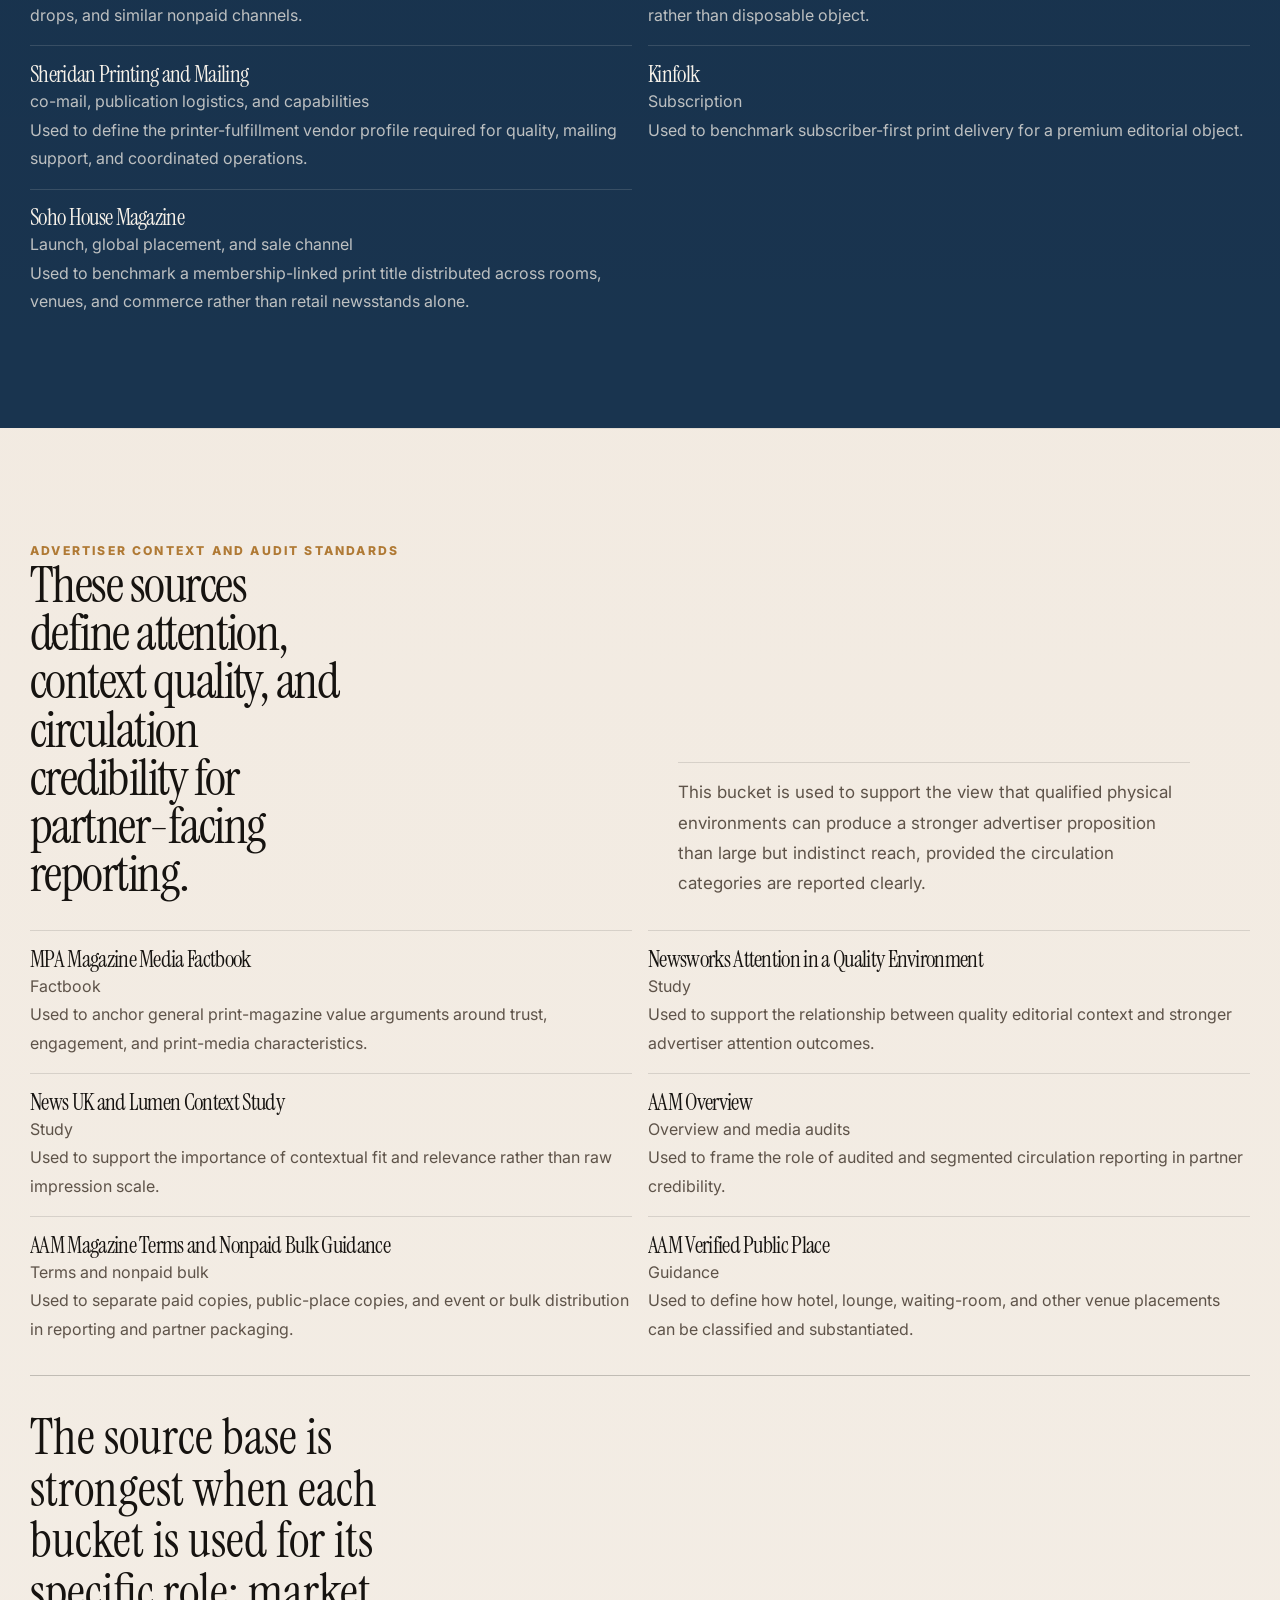
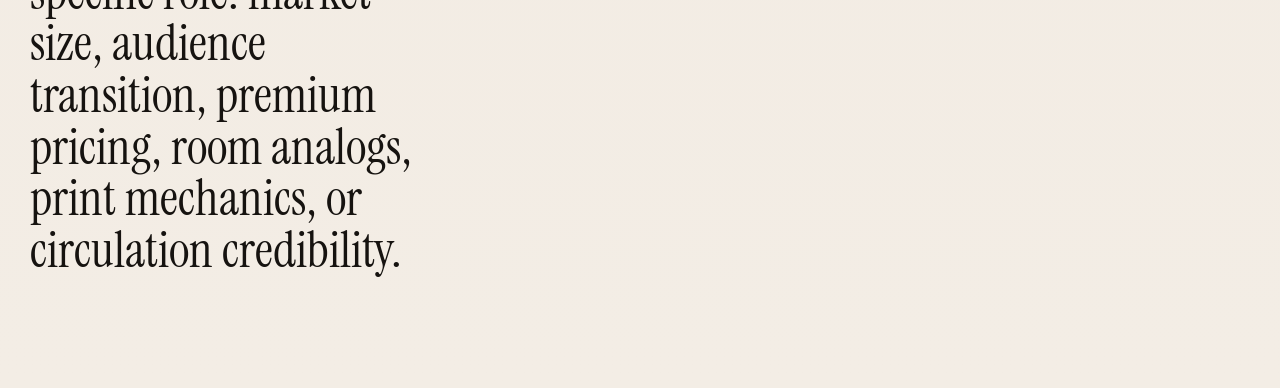
==== commit b70d82ad: "Rewrite site as venture dossier page set" ====
--- a/site/appendix.html
+++ b/site/appendix.html
@@ -3,8 +3,8 @@
 <head>
 <meta charset="UTF-8">
 <meta name="viewport" content="width=device-width, initial-scale=1.0">
-<title>After Exit - Sources</title>
-<meta name="description" content="Research sources behind the After Exit concept.">
+<title>After Exit - Evidence Spine</title>
+<meta name="description" content="Grouped evidence buckets for the After Exit dossier, with source roles across audience, pricing, community analogs, and print distribution.">
 <link rel="preconnect" href="https://fonts.googleapis.com">
 <link rel="preconnect" href="https://fonts.gstatic.com" crossorigin>
 <link href="https://fonts.googleapis.com/css2?family=Instrument+Serif:ital@0;1&amp;family=Inter:wght@400;500;600;700;800;900&amp;display=swap" rel="stylesheet">
@@ -14,33 +14,124 @@
   <header class="site-header">
     <a class="brand" href="index.html">After Exit</a>
     <nav class="site-nav">
-      <a href="deep-dives.html">Business Case</a>
-      <a href="source.html">Model</a>
-      <a href="appendix.html">Sources</a>
+      <a href="deep-dives.html">Economics</a>
+      <a href="source.html">Operating System</a>
+      <a href="appendix.html">Appendix</a>
     </nav>
   </header>
 
   <main class="page-shell">
     <section class="page-hero">
-      <p class="eyebrow">Sources</p>
-      <h1>The research spine.</h1>
-      <p class="page-copy">These inputs were used to shape the market argument, pricing assumptions, and product model.</p>
+      <p class="eyebrow">Evidence Spine</p>
+      <h1>Source buckets and analytic roles.</h1>
+      <p class="page-copy">The dossier rests on grouped source sets rather than a single proof chain. Each bucket below identifies the sources used and the specific interpretive role each one plays in category definition, market sizing, price framing, room analogs, and physical distribution logic.</p>
     </section>
 
     <section class="section">
-      <div class="container source-grid">
-        <article class="source-card"><div class="source-copy"><h3>PEF Community</h3><p><a href="https://pef.xyz/">pef.xyz</a></p><p>Positioning around purpose, fulfillment, and meaning after exit.</p></div></article>
-        <article class="source-card"><div class="source-copy"><h3>UBS Global Wealth Report 2025</h3><p><a href="https://www.ubs.com/content/news/en/2025/06/18/gwr-2025/_jcr_content/root/contentarea/mainpar/gridcontrol/col_2/linklistnewlook_copy_454432721/actionbutton.0308854476.file/PS9jb250ZW50L2RhbS9hc3NldHMvbmV3cy8yMDI1LzA2LzE4LzIwMjUwNjE4LW1yLWd3cjIwMjUtZW4ucGRm/20250618-mr-gwr2025-en.pdf">PDF</a></p><p>Millionaire growth, EMILLI population, and wealth transfer context.</p></div></article>
-        <article class="source-card"><div class="source-copy"><h3>Capgemini World Wealth Report 2025</h3><p><a href="https://www.capgemini.com/wp-content/uploads/2025/06/06_04_World-Wealth-Report-2025-Press-Release-1.pdf">Press release PDF</a></p><p>U.S. HNWI growth, alternatives appetite, and concierge-service demand.</p></div></article>
-        <article class="source-card"><div class="source-copy"><h3>UBS Global Entrepreneur Report 2025</h3><p><a href="https://www.ubs.com/content/news/en/2025/02/06/global-entrepreneur-report-2025/_jcr_content/root/contentarea/mainpar/toplevelgrid/col_2/actionbutton_copy.0490431597.file/PS9jb250ZW50L2RhbS9hc3NldHMvbmV3cy8yMDI1LzAyLzA2LzA2LTAyLTIwMjUtbXItZ2xvYmFsLWVudHJlcHJlbmV1ci1yZXBvcnQtMjAyNS1lbi5wZGY%3D/06-02-2025-mr-global-entrepreneur-report-2025-en.pdf">PDF</a></p><p>Travel, family, and investing aspirations among entrepreneurs.</p></div></article>
-        <article class="source-card"><div class="source-copy"><h3>Yale SOM Post-Exit Study</h3><p><a href="https://som.yale.edu/sites/default/files/2025-04/Exploring%20Six%20Key%20Decisions%20Post-Exit%20Entrepreneurs%20Will%20Have%20to%20Make.pdf">PDF</a></p><p>Identity and purpose friction after liquidity.</p></div></article>
-        <article class="source-card"><div class="source-copy"><h3>NVCA / PitchBook Venture Monitor</h3><p><a href="https://nvca.org/pitchbook-nvca-venture-monitor/">overview</a></p><p>Exit flow and proof that new post-liquidity founders keep being created.</p></div></article>
-        <article class="source-card"><div class="source-copy"><h3>Reuters Institute Digital News Report 2025</h3><p><a href="https://sanef.org.za/wp-content/uploads/2025/06/Digital_News-Report_2025.pdf">PDF</a></p><p>Broad media payment ceiling and why narrow value matters.</p></div></article>
-        <article class="source-card"><div class="source-copy"><h3>Axios Media Trends, March 11 2025</h3><p><a href="https://www.axios.com/newsletters/axios-media-trends-6a3f5cd0-fdda-11ef-9d47-6d4ca95699f8">article</a></p><p>Substack growth, video usage, and publisher distinctiveness shift.</p></div></article>
-        <article class="source-card"><div class="source-copy"><h3>The Information</h3><p><a href="https://www.theinformation.com/subscribe_h">subscription page</a></p><p>Proof that premium narrow journalism can command high annual pricing.</p></div></article>
-        <article class="source-card"><div class="source-copy"><h3>Every</h3><p><a href="https://help.every.to/en/articles/13225758-every-bundle-special-programs">bundle</a></p><p>Media-plus-products-plus-community model reference.</p></div></article>
-        <article class="source-card"><div class="source-copy"><h3>TIGER 21</h3><p><a href="https://tiger21.com/about-us/">about</a> and <a href="https://tiger21.com/wp-content/uploads/2025/11/2026-Membership-Pricing_Nov25.pdf">pricing</a></p><p>Proof that post-liquidity peers pay heavily for confidentiality and structure.</p></div></article>
-        <article class="source-card"><div class="source-copy"><h3>YPO, Summit, Soho House, Free Press</h3><p><a href="https://www.ypo.org/acf/">YPO</a>, <a href="https://summit.co/about/">Summit</a>, <a href="https://www.sohohouseco.com/news-and-events/news-details/2025/Soho-House--Co-Inc--Announces-Fourth-Quarter-and-Fiscal-Year-2024-Results/default.aspx">Soho House</a>, <a href="https://www.thefp.com/p/fp-cupid">FP Cupid</a></p><p>Community, events, membership, and side-quest proof.</p></div></article>
+      <div class="container">
+        <div class="lead-grid">
+          <div>
+            <p class="section-label">Audience and Wealth Base</p>
+            <h2>These sources establish the affluent backdrop, the entrepreneur sub-layer, and the transition-stage operating problem.</h2>
+          </div>
+          <p class="support">This bucket is used to separate broad wealth from the narrower entrepreneurial-principal audience and to frame the move from company-building into allocation, family systems, and stewardship.</p>
+        </div>
+        <div class="source-grid">
+          <article class="source-card"><div class="source-copy"><h3>UBS Global Wealth Report 2025</h3><p><a href="https://www.ubs.com/content/news/en/2025/06/18/gwr-2025/_jcr_content/root/contentarea/mainpar/gridcontrol/col_2/linklistnewlook_copy_454432721/actionbutton.0308854476.file/PS9jb250ZW50L2RhbS9hc3NldHMvbmV3cy8yMDI1LzA2LzE4LzIwMjUwNjE4LW1yLWd3cjIwMjUtZW4ucGRm/20250618-mr-gwr2025-en.pdf">PDF</a></p><p>Used to size the broad affluent environment and distinguish outer-ring wealth from the narrower target category.</p></div></article>
+          <article class="source-card"><div class="source-copy"><h3>Capgemini World Wealth Report 2025</h3><p><a href="https://www.capgemini.com/wp-content/uploads/2025/06/06_04_World-Wealth-Report-2025-Press-Release-1.pdf">Press release PDF</a></p><p>Used to anchor U.S. HNWI depth as the domestic premium spending base around memberships and partner categories.</p></div></article>
+          <article class="source-card"><div class="source-copy"><h3>UBS Global Entrepreneur Report 2025</h3><p><a href="https://www.ubs.com/content/news/en/2025/02/06/global-entrepreneur-report-2025/_jcr_content/root/contentarea/mainpar/toplevelgrid/col_2/actionbutton_copy.0490431597.file/PS9jb250ZW50L2RhbS9hc3NldHMvbmV3cy8yMDI1LzAyLzA2LzA2LTAyLTIwMjUtbXItZ2xvYmFsLWVudHJlcHJlbmV1ci1yZXBvcnQtMjAyNS1lbi5wZGY%3D/06-02-2025-mr-global-entrepreneur-report-2025-en.pdf">PDF</a></p><p>Used to show that entrepreneurs reallocate time and attention toward travel, investing, family, and broader life design.</p></div></article>
+          <article class="source-card"><div class="source-copy"><h3>UBS Global Entrepreneur Report 2026</h3><p><a href="https://www.ubs.com/global/en/media/display-page-ndp/en-20260311-ubs-global-entrepreneur-report.html">Overview</a></p><p>Used to support the view that many entrepreneurs are actively considering a next-stage transition within a defined time horizon.</p></div></article>
+          <article class="source-card"><div class="source-copy"><h3>UBS, From Entrepreneur to Investor</h3><p><a href="https://www.ubs.com/global/en/wealthmanagement/insights/2024/from-entrepreneur-to-investor1.html">Article</a></p><p>Used to justify the broader audience architecture that includes founders, investors, and capital stewards in one frame.</p></div></article>
+          <article class="source-card"><div class="source-copy"><h3>Yale SOM Post-Exit Study</h3><p><a href="https://som.yale.edu/sites/default/files/2025-04/Exploring%20Six%20Key%20Decisions%20Post-Exit%20Entrepreneurs%20Will%20Have%20to%20Make.pdf">PDF</a></p><p>Used to define the post-liquidity decision set around identity, purpose, and reorientation after an exit.</p></div></article>
+          <article class="source-card"><div class="source-copy"><h3>NVCA / PitchBook Venture Monitor</h3><p><a href="https://nvca.org/pitchbook-nvca-venture-monitor/">Overview</a></p><p>Used to frame the recurring supply of newly liquid or transition-stage operators entering the market each year.</p></div></article>
+          <article class="source-card"><div class="source-copy"><h3>Knight Frank Wealth Report 2025</h3><p><a href="https://content.knightfrank.com/resources/knightfrank.com/wealthreport/the-wealth-report-2025.pdf">PDF</a></p><p>Used to map premium spending categories such as wellness, travel, education, and family experiences to partner fit.</p></div></article>
+        </div>
+      </div>
+    </section>
+
+    <section class="section section-dark">
+      <div class="container">
+        <div class="lead-grid">
+          <div>
+            <p class="section-label">Media Pricing and Product Form</p>
+            <h2>These sources frame premium media economics, bundling behavior, and the limits of broad digital news payment.</h2>
+          </div>
+          <p class="support">This bucket is used to show where general news breaks down, where narrow premium media still holds pricing power, and how leading products ladder into higher-value access or tool layers.</p>
+        </div>
+        <div class="compare-grid">
+          <article class="compare-card"><div class="compare-copy"><h3>Reuters Institute Digital News Report 2025</h3><p><a href="https://sanef.org.za/wp-content/uploads/2025/06/Digital_News-Report_2025.pdf">PDF</a></p><p>Used to establish that broad digital news payment remains structurally weak and that narrow identity-rich media is the more relevant reference set.</p></div></article>
+          <article class="compare-card"><div class="compare-copy"><h3>Axios Media Trends, March 11, 2025</h3><p><a href="https://www.axios.com/newsletters/axios-media-trends-6a3f5cd0-fdda-11ef-9d47-6d4ca95699f8">Article</a></p><p>Used to frame the current media environment around distinctiveness, personality, and mixed-format publishing.</p></div></article>
+          <article class="compare-card"><div class="compare-copy"><h3>The Information Pricing</h3><p><a href="https://theinformation.zendesk.com/hc/en-us/articles/218741157-Individual-Subscriptions">Pricing</a></p><p>Used as the benchmark for premium narrow-journalism pricing and professional utility.</p></div></article>
+          <article class="compare-card"><div class="compare-copy"><h3>Every</h3><p><a href="https://every.to/faq">FAQ</a> and <a href="https://help.every.to/en/articles/13199137-what-s-included-in-a-paid-every-subscription">subscription details</a></p><p>Used as the benchmark for bundling media with products, benefits, and community rather than selling content in isolation.</p></div></article>
+          <article class="compare-card"><div class="compare-copy"><h3>Air Mail</h3><p><a href="https://airmail.news/subscribe-options">Subscription options</a></p><p>Used as a reference point for a premium editorial brand built around taste, service, and a coherent point of view.</p></div></article>
+          <article class="compare-card"><div class="compare-copy"><h3>Puck</h3><p><a href="https://puck.news/my-account/billing">Billing</a> and <a href="https://puck.news/inner-circle/">Inner Circle</a></p><p>Used as a reference for subscription-plus-membership packaging with higher-touch access layers.</p></div></article>
+          <article class="compare-card"><div class="compare-copy"><h3>Semafor CEO Signal</h3><p><a href="https://www.semafor.com/article/12/18/2024/semafor-launches-the-ceo-signal">Launch</a> and <a href="https://www.semafor.com/article/03/19/2026/semafor-launches-the-ceo-signal-show-with-penny-pritzker-and-andrew-edgecliffe-johnson">Expansion</a></p><p>Used to show that executive-focused editorial products can extend into invitation-only and multimedia formats without losing clarity.</p></div></article>
+        </div>
+      </div>
+    </section>
+
+    <section class="section">
+      <div class="container">
+        <div class="lead-grid">
+          <div>
+            <p class="section-label">Community and Room Analogs</p>
+            <h2>These sources test the economics of curation, confidentiality, host density, and selective belonging.</h2>
+          </div>
+          <p class="support">This bucket does not define direct competitors in magazine publishing. It defines the closest operating analogs for room behavior, membership economics, and repeatable high-trust environments.</p>
+        </div>
+        <div class="source-grid">
+          <article class="source-card"><div class="source-copy"><h3>PEF</h3><p><a href="https://pef.xyz/">Website</a></p><p>Used to define the first trust wedge and the language around meaning, identity, and life after an exit.</p></div></article>
+          <article class="source-card"><div class="source-copy"><h3>TIGER 21</h3><p><a href="https://tiger21.com/about-us/">About</a> and <a href="https://tiger21.com/wp-content/uploads/2025/11/2026-Membership-Pricing_Nov25.pdf">pricing PDF</a></p><p>Used to establish the upper benchmark for what wealthy principals pay for confidential recurring peer structure.</p></div></article>
+          <article class="source-card"><div class="source-copy"><h3>YPO</h3><p><a href="https://www.ypo.org/ecosystem/">Ecosystem</a> and <a href="https://www.ypo.org/acf/">reach</a></p><p>Used to show that founders, family-business leaders, and executive operators can coexist in one membership system.</p></div></article>
+          <article class="source-card"><div class="source-copy"><h3>Campden Wealth Family Office Research</h3><p><a href="https://www.campdenwealth.com/report/benelux-family-office-report-2025">Report</a></p><p>Used to support the inclusion of family-office builders and family-capital stewards in the broader audience map.</p></div></article>
+          <article class="source-card"><div class="source-copy"><h3>Long Angle</h3><p><a href="https://www.longangle.com/community">Community</a> and <a href="https://www.longangle.com/locations">locations</a></p><p>Used to model city-based density layered over a wider entrepreneur-and-investor network.</p></div></article>
+          <article class="source-card"><div class="source-copy"><h3>Hampton</h3><p><a href="https://joinhampton.com/explore-membership">Membership</a> and <a href="https://joinhampton.com/blog/hamptons-launching-irl-core-groups-in-13-cities">IRL rollout</a></p><p>Used to model sequencing from membership into city-based in-person groups and host-led local infrastructure.</p></div></article>
+          <article class="source-card"><div class="source-copy"><h3>Soho House</h3><p><a href="https://www.sohohouseco.com/news-and-events/news-details/2025/Soho-House--Co-Inc--Announces-Fourth-Quarter-and-Fiscal-Year-2024-Results/default.aspx">2024 results</a></p><p>Used to frame place-based belonging and recurring premium economics tied to room quality and selective access.</p></div></article>
+        </div>
+      </div>
+    </section>
+
+    <section class="section section-dark">
+      <div class="container">
+        <div class="lead-grid">
+          <div>
+            <p class="section-label">Print Artifact and Circulation Logic</p>
+            <h2>These sources define cadence requirements, production choices, distribution channels, and advertiser reporting standards.</h2>
+          </div>
+          <p class="support">This bucket is used to treat the magazine as a real physical system rather than a visual concept: issue frequency, print specifications, controlled circulation, venue placement, and the distinction between paid and nonpaid distribution.</p>
+        </div>
+        <div class="compare-grid">
+          <article class="compare-card"><div class="compare-copy"><h3>USPS Periodicals</h3><p><a href="https://postalpro.usps.com/periodicals">Overview</a> and <a href="https://about.usps.com/handbooks/dm204/dm204_ch1_005.htm">frequency rule</a></p><p>Used to define the quarterly cadence requirement for a true periodical mailing model.</p></div></article>
+          <article class="compare-card"><div class="compare-copy"><h3>USPS Mailing Guidance</h3><p><a href="https://about.usps.com/handbooks/dm204/additional.html">Additional entry</a> and <a href="https://pe.usps.com/cpim/ftp/manuals/dmm300/207.pdf">Periodicals manual</a></p><p>Used to define the operational mailing framework for subscriber delivery, regional entry, and compliance.</p></div></article>
+          <article class="compare-card"><div class="compare-copy"><h3>USPS Circulation Rulings</h3><p><a href="https://pe.usps.com/text/csr/PS-054.htm">Requester publication ruling</a> and <a href="https://pe.usps.com/text/csr/PS-228.htm">circulation guidance</a></p><p>Used to keep paid circulation separate from controlled venue copies, event drops, and similar nonpaid channels.</p></div></article>
+          <article class="compare-card"><div class="compare-copy"><h3>Walsworth</h3><p><a href="https://www.walsworth.com/resource/case-study-geiger-farmers-almanac">Case study</a> and <a href="https://www.walsworth.com/blog/paper-stock-commercial-printing">paper stock guide</a></p><p>Used to map binding, page-count, and paper-finish decisions for a collectible rather than disposable object.</p></div></article>
+          <article class="compare-card"><div class="compare-copy"><h3>Sheridan Printing and Mailing</h3><p><a href="https://www.sheridan.com/solutions-services/co-mail/">co-mail</a>, <a href="https://www.sheridan.com/solutions-services/alumni-publications/">publication logistics</a>, and <a href="https://www.sheridan.com/times-printing/">capabilities</a></p><p>Used to define the printer-fulfillment vendor profile required for quality, mailing support, and coordinated operations.</p></div></article>
+          <article class="compare-card"><div class="compare-copy"><h3>Kinfolk</h3><p><a href="https://www.kinfolk.com/subscribe">Subscription</a></p><p>Used to benchmark subscriber-first print delivery for a premium editorial object.</p></div></article>
+          <article class="compare-card"><div class="compare-copy"><h3>Soho House Magazine</h3><p><a href="https://www.sohohouse.com/house-notes/issue-006/film-and-entertainment/introducing-the-new-soho-house-magazine">Launch</a>, <a href="https://www.sohohouse.com/en-us/house-notes/issue-006/film-and-entertainment/the-spring-edition-of-the-soho-house-print-magazine-is-here">global placement</a>, and <a href="https://www.sohohouse.com/es/house-notes/issue-006/art-and-design/soho-house-magazine-on-sale-soho-home">sale channel</a></p><p>Used to benchmark a membership-linked print title distributed across rooms, venues, and commerce rather than retail newsstands alone.</p></div></article>
+        </div>
+      </div>
+    </section>
+
+    <section class="section">
+      <div class="container">
+        <div class="lead-grid">
+          <div>
+            <p class="section-label">Advertiser Context and Audit Standards</p>
+            <h2>These sources define attention, context quality, and circulation credibility for partner-facing reporting.</h2>
+          </div>
+          <p class="support">This bucket is used to support the view that qualified physical environments can produce a stronger advertiser proposition than large but indistinct reach, provided the circulation categories are reported clearly.</p>
+        </div>
+        <div class="source-grid">
+          <article class="source-card"><div class="source-copy"><h3>MPA Magazine Media Factbook</h3><p><a href="https://magazine.org/mpa-the-association-of-magazine-media-releases-its-2021-mpa-magazine-media-factbook/">Factbook</a></p><p>Used to anchor general print-magazine value arguments around trust, engagement, and print-media characteristics.</p></div></article>
+          <article class="source-card"><div class="source-copy"><h3>Newsworks Attention in a Quality Environment</h3><p><a href="https://newsworks.org.uk/research/attention-in-a-quality-environment/">Study</a></p><p>Used to support the relationship between quality editorial context and stronger advertiser attention outcomes.</p></div></article>
+          <article class="source-card"><div class="source-copy"><h3>News UK and Lumen Context Study</h3><p><a href="https://newsworks.org.uk/news-and-opinion/news-uk-and-lumen-research-shows-importance-of-context-and-relevance/">Study</a></p><p>Used to support the importance of contextual fit and relevance rather than raw impression scale.</p></div></article>
+          <article class="source-card"><div class="source-copy"><h3>AAM Overview</h3><p><a href="https://auditedmedia.com/about/who-we-are">Overview</a> and <a href="https://auditedmedia.com/media-audits">media audits</a></p><p>Used to frame the role of audited and segmented circulation reporting in partner credibility.</p></div></article>
+          <article class="source-card"><div class="source-copy"><h3>AAM Magazine Terms and Nonpaid Bulk Guidance</h3><p><a href="https://support.auditedmedia.com/magazine-media-circ-terms-definitions">Terms</a> and <a href="https://support.auditedmedia.com/magazine-nonpaid-bulk">nonpaid bulk</a></p><p>Used to separate paid copies, public-place copies, and event or bulk distribution in reporting and partner packaging.</p></div></article>
+          <article class="source-card"><div class="source-copy"><h3>AAM Verified Public Place</h3><p><a href="https://support.auditedmedia.com/verified-public-place">Guidance</a></p><p>Used to define how hotel, lounge, waiting-room, and other venue placements can be classified and substantiated.</p></div></article>
+        </div>
+        <div class="quote-band">
+          <p>The source base is strongest when each bucket is used for its specific role: market size, audience transition, premium pricing, room analogs, print mechanics, or circulation credibility.</p>
+        </div>
       </div>
     </section>
   </main>
--- a/site/styles.css
+++ b/site/styles.css
@@ -4,11 +4,19 @@
   --ink: #161310;
   --soft: #5e5349;
   --line: rgba(22, 19, 16, 0.12);
+  --line-strong: rgba(22, 19, 16, 0.22);
+  --line-soft: rgba(22, 19, 16, 0.07);
   --gold: #b07a35;
   --gold-soft: #c69a5d;
-  --pine: #223128;
-  --paper: rgba(255, 250, 245, 0.72);
+  --pine: #19344f;
+  --paper: rgba(255, 250, 245, 0.82);
+  --paper-solid: #f8f2ea;
+  --paper-deep: #efe4d7;
+  --panel: rgba(255, 251, 247, 0.54);
+  --panel-dark: rgba(255, 255, 255, 0.05);
   --white: #f7f2ea;
+  --shadow-soft: 0 20px 60px rgba(14, 18, 24, 0.08);
+  --shadow-paper: 0 24px 90px rgba(15, 19, 24, 0.12);
   --max: 1220px;
   --content: 760px;
   --display: "Instrument Serif", Georgia, "Times New Roman", serif;
@@ -30,8 +38,21 @@
   font-family: var(--sans);
   color: var(--ink);
   background:
-    radial-gradient(circle at top right, rgba(176, 122, 53, 0.12), transparent 28%),
-    linear-gradient(180deg, #f8f4ee 0%, var(--bg) 100%);
+    radial-gradient(circle at top right, rgba(176, 122, 53, 0.12), transparent 26%),
+    radial-gradient(circle at 12% 18%, rgba(25, 52, 79, 0.08), transparent 24%),
+    linear-gradient(180deg, #f8f4ee 0%, #f1e7dc 42%, var(--bg) 100%);
+}
+
+body::before {
+  content: "";
+  position: fixed;
+  inset: 0;
+  pointer-events: none;
+  background:
+    linear-gradient(90deg, rgba(255, 255, 255, 0.18), transparent 18%, transparent 82%, rgba(17, 26, 34, 0.04)),
+    repeating-linear-gradient(180deg, rgba(255, 255, 255, 0.02), rgba(255, 255, 255, 0.02) 1px, transparent 1px, transparent 48px);
+  opacity: 0.55;
+  mix-blend-mode: soft-light;
 }
 
 body.subpage .site-header {
@@ -60,7 +81,7 @@
   display: flex;
   justify-content: space-between;
   align-items: center;
-  padding: 1.35rem 2rem;
+  padding: 1.6rem 2rem;
 }
 
 .brand,
@@ -78,7 +99,7 @@
 
 .hero {
   position: relative;
-  min-height: 100svh;
+  min-height: 104svh;
   display: flex;
   align-items: flex-end;
   overflow: hidden;
@@ -89,16 +110,58 @@
   position: absolute;
   inset: 0;
   background:
-    linear-gradient(90deg, rgba(11, 10, 9, 0.88), rgba(11, 10, 9, 0.52) 44%, rgba(11, 10, 9, 0.26)),
+    linear-gradient(90deg, rgba(8, 12, 17, 0.94), rgba(8, 12, 17, 0.72) 34%, rgba(8, 12, 17, 0.34) 66%, rgba(8, 12, 17, 0.22)),
+    linear-gradient(180deg, rgba(13, 20, 27, 0.12), rgba(13, 20, 27, 0.58)),
     url("https://images.unsplash.com/photo-1517457373958-b7bdd4587205?auto=format&fit=crop&w=1800&q=80") center center / cover no-repeat;
-  transform: scale(1.03);
+  transform: scale(1.04);
 }
 
 .hero::after {
   content: "";
   position: absolute;
   inset: 0;
-  background: radial-gradient(circle at 78% 18%, rgba(198, 154, 93, 0.22), transparent 30%);
+  background:
+    radial-gradient(circle at 78% 18%, rgba(198, 154, 93, 0.2), transparent 24%),
+    linear-gradient(180deg, transparent 0%, transparent 64%, rgba(12, 19, 28, 0.66) 100%);
+}
+
+.hero-content::before {
+  content: "";
+  position: absolute;
+  top: 7.5rem;
+  right: 0;
+  width: min(34vw, 420px);
+  aspect-ratio: 0.78;
+  border-radius: 0.65rem;
+  background:
+    linear-gradient(180deg, rgba(255, 251, 247, 0.94), rgba(241, 232, 221, 0.92)),
+    var(--paper-solid);
+  border: 1px solid rgba(255, 255, 255, 0.18);
+  box-shadow: var(--shadow-paper);
+  transform: rotate(6deg);
+  opacity: 0.92;
+}
+
+.hero-content::after {
+  content: "Issue 01\A What Comes After\A The First Win";
+  position: absolute;
+  top: 10rem;
+  right: clamp(1rem, 5vw, 3rem);
+  z-index: 0;
+  white-space: pre-line;
+  font-family: var(--display);
+  font-size: clamp(2rem, 3.5vw, 3.7rem);
+  line-height: 0.92;
+  letter-spacing: -0.04em;
+  color: rgba(20, 18, 16, 0.84);
+  transform: rotate(6deg);
+  width: min(26vw, 290px);
+}
+
+.hero-venture::before {
+  background:
+    linear-gradient(90deg, rgba(8, 11, 16, 0.9), rgba(8, 11, 16, 0.56) 46%, rgba(8, 11, 16, 0.22)),
+    url("https://images.unsplash.com/photo-1507679799987-c73779587ccf?auto=format&fit=crop&w=1800&q=80") center center / cover no-repeat;
 }
 
 .hero-content,
@@ -111,7 +174,7 @@
 .hero-content {
   position: relative;
   z-index: 1;
-  padding: 8rem 0 4rem;
+  padding: 9rem 0 5rem;
   color: var(--white);
 }
 
@@ -141,36 +204,42 @@
 }
 
 h1 {
-  max-width: 10ch;
-  font-size: clamp(3.4rem, 9vw, 6.8rem);
-  line-height: 0.92;
+  max-width: 11ch;
+  font-size: clamp(3.8rem, 8vw, 7.25rem);
+  line-height: 0.88;
+  text-wrap: balance;
 }
 
 h2 {
-  font-size: clamp(2rem, 4vw, 3.2rem);
-  line-height: 0.96;
+  max-width: 14ch;
+  font-size: clamp(2.35rem, 4vw, 3.7rem);
+  line-height: 0.94;
+  text-wrap: balance;
 }
 
 h3 {
-  font-size: 1.45rem;
-  line-height: 1.02;
+  font-size: 1.42rem;
+  line-height: 1.05;
+  text-wrap: balance;
 }
 
 p {
   margin: 0;
-  line-height: 1.7;
+  line-height: 1.78;
 }
 
 .hero-copy,
 .page-copy,
 .support {
-  max-width: 38rem;
-  font-size: 1.04rem;
+  max-width: 42rem;
+  font-size: 1.06rem;
 }
 
 .hero-copy {
-  margin-top: 1.25rem;
-  color: rgba(247, 242, 234, 0.8);
+  max-width: 36rem;
+  margin-top: 1.4rem;
+  font-size: 1.08rem;
+  color: rgba(247, 242, 234, 0.84);
 }
 
 .hero-actions,
@@ -186,13 +255,13 @@
   align-items: center;
   justify-content: center;
   min-height: 48px;
-  padding: 0.9rem 1.25rem;
+  padding: 0.95rem 1.35rem;
   border-radius: 999px;
   font-size: 0.84rem;
   font-weight: 800;
   letter-spacing: 0.12em;
   text-transform: uppercase;
-  transition: transform 180ms ease, background 180ms ease;
+  transition: transform 180ms ease, background 180ms ease, border-color 180ms ease, box-shadow 180ms ease;
 }
 
 .button:hover,
@@ -203,12 +272,14 @@
 .button-primary {
   background: var(--gold);
   color: #fff8f1;
+  box-shadow: 0 12px 34px rgba(176, 122, 53, 0.24);
 }
 
 .button-secondary {
-  background: rgba(255, 255, 255, 0.08);
-  border: 1px solid rgba(247, 242, 234, 0.3);
+  background: rgba(255, 255, 255, 0.05);
+  border: 1px solid rgba(247, 242, 234, 0.26);
   color: var(--white);
+  backdrop-filter: blur(12px);
 }
 
 .text-link {
@@ -222,17 +293,20 @@
 .issue-rail {
   display: grid;
   gap: 0.8rem;
-  width: min(430px, 100%);
+  width: min(470px, 100%);
   margin-top: 2.4rem;
-  padding-top: 1rem;
-  border-top: 1px solid rgba(247, 242, 234, 0.18);
+  padding: 1.35rem 1.4rem 1.25rem;
+  border: 1px solid rgba(247, 242, 234, 0.14);
+  background: linear-gradient(180deg, rgba(255, 255, 255, 0.08), rgba(255, 255, 255, 0.03));
+  box-shadow: inset 0 1px 0 rgba(255, 255, 255, 0.06);
+  backdrop-filter: blur(10px);
 }
 
 .issue-rail span {
   font-size: 0.78rem;
   letter-spacing: 0.16em;
   text-transform: uppercase;
-  color: rgba(247, 242, 234, 0.66);
+  color: rgba(247, 242, 234, 0.64);
 }
 
 .issue-rail strong,
@@ -244,11 +318,20 @@
 .hero-facts {
   display: grid;
   grid-template-columns: repeat(3, minmax(0, 1fr));
-  gap: 1rem;
-  max-width: 920px;
-  margin-top: 2rem;
-  padding-top: 1.1rem;
-  border-top: 1px solid rgba(247, 242, 234, 0.12);
+  gap: 1.4rem;
+  max-width: 860px;
+  margin-top: 2.2rem;
+  padding-top: 1.35rem;
+  border-top: 1px solid rgba(247, 242, 234, 0.14);
+}
+
+.hero-facts > div {
+  padding-right: 1rem;
+  border-right: 1px solid rgba(247, 242, 234, 0.12);
+}
+
+.hero-facts > div:last-child {
+  border-right: 0;
 }
 
 .hero-facts p {
@@ -256,20 +339,111 @@
   color: rgba(247, 242, 234, 0.8);
 }
 
+.prototype-layout,
+.format-grid,
+.audience-proof-grid,
+.company-grid,
+.next-step-grid {
+  display: grid;
+  gap: 1rem;
+}
+
+.prototype-layout {
+  grid-template-columns: 1.05fr 0.95fr;
+  align-items: stretch;
+}
+
+.prototype-copy {
+  display: grid;
+  gap: 0.9rem;
+  padding-right: 1.2rem;
+}
+
+.prototype-list {
+  display: grid;
+  gap: 0.55rem;
+  margin-top: 0.5rem;
+}
+
+.prototype-list p {
+  padding-top: 0.6rem;
+  border-top: 1px solid var(--line);
+}
+
+.prototype-sheet {
+  display: grid;
+  gap: 0.9rem;
+  align-content: start;
+  padding: 1.8rem;
+  background:
+    linear-gradient(180deg, rgba(255, 255, 255, 0.9), rgba(244, 236, 226, 0.94));
+  border: 1px solid rgba(22, 19, 16, 0.08);
+  box-shadow: var(--shadow-paper);
+  transform: rotate(-1deg);
+}
+
+.prototype-meta {
+  font-size: 0.76rem;
+  font-weight: 800;
+  letter-spacing: 0.16em;
+  text-transform: uppercase;
+  color: var(--gold);
+}
+
+.prototype-sheet strong {
+  font-family: var(--display);
+  font-size: clamp(2rem, 4vw, 3rem);
+  font-weight: 400;
+  line-height: 0.95;
+}
+
+.prototype-stats {
+  display: flex;
+  flex-wrap: wrap;
+  gap: 0.55rem;
+  margin-top: 0.4rem;
+}
+
+.prototype-stats span {
+  padding: 0.45rem 0.7rem;
+  border-radius: 999px;
+  background: rgba(25, 52, 79, 0.08);
+  font-size: 0.75rem;
+  font-weight: 700;
+  letter-spacing: 0.08em;
+  text-transform: uppercase;
+}
+
 .section {
-  padding: 5rem 0;
+  position: relative;
+  padding: 7rem 0;
+}
+
+main > .section::before {
+  content: "";
+  position: absolute;
+  inset: 0 0 auto;
+  height: 1px;
+  background: linear-gradient(90deg, transparent, var(--line-soft) 12%, var(--line-soft) 88%, transparent);
+}
+
+main > .section:nth-of-type(odd):not(.section-dark) {
+  background:
+    linear-gradient(180deg, rgba(255, 255, 255, 0.18), rgba(255, 255, 255, 0)),
+    linear-gradient(180deg, rgba(255, 248, 242, 0.38), rgba(255, 248, 242, 0.18));
 }
 
 .section-dark {
   background:
     radial-gradient(circle at top left, rgba(198, 154, 93, 0.14), transparent 30%),
+    linear-gradient(180deg, rgba(10, 22, 37, 0.08), rgba(10, 22, 37, 0)),
     var(--pine);
   color: var(--white);
 }
 
 .container {
   display: grid;
-  gap: 1.4rem;
+  gap: 2rem;
 }
 
 .lead-grid,
@@ -287,6 +461,7 @@
 
 .lead-grid {
   grid-template-columns: 1.05fr 0.95fr;
+  align-items: end;
 }
 
 .section-label,
@@ -310,6 +485,12 @@
   color: var(--soft);
 }
 
+.lead-grid .support {
+  max-width: 32rem;
+  padding-top: 0.9rem;
+  border-top: 1px solid var(--line);
+}
+
 .section-dark .support,
 .section-dark .page-copy,
 .section-dark .metric-grid p,
@@ -328,15 +509,15 @@
 .source-card,
 .glass-panel {
   overflow: hidden;
-  background: rgba(255, 255, 255, 0.64);
-  border: 1px solid rgba(22, 19, 16, 0.08);
+  background: transparent;
+  border: 0;
 }
 
 .section-dark .story-card,
 .section-dark .metric-card,
 .section-dark .compare-card {
-  background: rgba(255, 255, 255, 0.06);
-  border-color: rgba(247, 242, 234, 0.12);
+  background: transparent;
+  border-color: transparent;
 }
 
 .story-photo {
@@ -358,18 +539,27 @@
 .metric-copy,
 .source-copy,
 .compare-copy {
-  padding: 1.2rem;
+  padding: 1.05rem 0 0;
+  border-top: 1px solid var(--line);
+}
+
+.section-dark .story-copy,
+.section-dark .metric-copy,
+.section-dark .compare-copy {
+  border-top-color: rgba(247, 242, 234, 0.14);
 }
 
 .metric-grid {
   grid-template-columns: repeat(3, minmax(0, 1fr));
+  gap: 1.5rem;
 }
 
 .metric-number {
   display: block;
   font-family: var(--display);
-  font-size: clamp(2.1rem, 4vw, 3.6rem);
-  line-height: 1;
+  margin: 0.2rem 0 0.45rem;
+  font-size: clamp(2.35rem, 4vw, 4rem);
+  line-height: 0.92;
 }
 
 .split-grid {
@@ -378,9 +568,13 @@
 }
 
 .glass-panel {
-  padding: 1.4rem;
+  padding: 1.7rem;
   display: grid;
   gap: 1rem;
+  background:
+    linear-gradient(180deg, rgba(255, 255, 255, 0.88), rgba(242, 233, 224, 0.92));
+  border: 1px solid rgba(22, 19, 16, 0.08);
+  box-shadow: var(--shadow-soft);
 }
 
 .glass-panel strong {
@@ -466,20 +660,102 @@
 }
 
 .quote-band {
-  padding: 2rem;
-  background: rgba(255, 255, 255, 0.56);
-  border: 1px solid rgba(22, 19, 16, 0.08);
+  padding: 2.25rem 0 0;
+  background: transparent;
+  border: 0;
+  border-top: 1px solid var(--line-strong);
 }
 
 .section-dark .quote-band {
-  background: rgba(255, 255, 255, 0.08);
-  border-color: rgba(247, 242, 234, 0.12);
+  background: transparent;
+  border-top-color: rgba(247, 242, 234, 0.2);
 }
 
 .quote-band p {
   font-family: var(--display);
-  font-size: clamp(1.5rem, 3vw, 2.2rem);
-  line-height: 1.18;
+  max-width: 18ch;
+  font-size: clamp(2rem, 4vw, 3.1rem);
+  line-height: 1.04;
+}
+
+.format-grid {
+  grid-template-columns: repeat(3, minmax(0, 1fr));
+}
+
+.format-panel,
+.company-panel,
+.next-step-panel {
+  display: grid;
+  gap: 0.7rem;
+  padding-top: 1rem;
+  border-top: 1px solid rgba(247, 242, 234, 0.14);
+}
+
+.format-panel p:last-child,
+.company-panel p:last-child,
+.next-step-panel p:last-child {
+  color: rgba(247, 242, 234, 0.78);
+}
+
+.audience-proof-grid {
+  grid-template-columns: 1.05fr 0.95fr;
+  align-items: start;
+}
+
+.audience-column,
+.proof-column {
+  display: grid;
+  gap: 1rem;
+}
+
+.proof-column {
+  grid-template-columns: repeat(2, minmax(0, 1fr));
+}
+
+.company-grid {
+  grid-template-columns: repeat(3, minmax(0, 1fr));
+}
+
+.company-panel {
+  padding-right: 1rem;
+}
+
+.company-list {
+  display: grid;
+  gap: 0.65rem;
+  margin-top: 0.2rem;
+}
+
+.company-list p {
+  padding-top: 0.6rem;
+  border-top: 1px solid rgba(247, 242, 234, 0.12);
+  color: rgba(247, 242, 234, 0.78);
+}
+
+.next-step-grid {
+  grid-template-columns: repeat(3, minmax(0, 1fr));
+}
+
+.next-step-panel {
+  border-top-color: var(--line);
+}
+
+.next-step-panel p:last-child {
+  color: var(--soft);
+}
+
+.research-band {
+  display: flex;
+  align-items: end;
+  justify-content: space-between;
+  gap: 1.4rem;
+  margin-top: 1.8rem;
+  padding-top: 1.4rem;
+  border-top: 1px solid var(--line);
+}
+
+.research-band > div:first-child {
+  max-width: 46rem;
 }
 
 .toc-strip,
@@ -505,7 +781,7 @@
 .proof-item,
 .engine-card,
 .process-step {
-  padding-top: 1rem;
+  padding-top: 1.1rem;
   border-top: 1px solid var(--line);
 }
 
@@ -590,23 +866,25 @@
 .ladder-grid,
 .engine-grid {
   grid-template-columns: repeat(4, minmax(0, 1fr));
+  gap: 1.3rem;
 }
 
 .path-step,
 .tier-card,
 .perk-panel,
 .package-item {
-  padding: 1.2rem;
-  background: rgba(255, 255, 255, 0.62);
-  border: 1px solid rgba(22, 19, 16, 0.08);
+  padding: 0.2rem 0 0;
+  background: transparent;
+  border: 0;
+  border-top: 1px solid var(--line);
 }
 
 .section-dark .path-step,
 .section-dark .tier-card,
 .section-dark .perk-panel,
 .section-dark .package-item {
-  background: rgba(255, 255, 255, 0.06);
-  border-color: rgba(247, 242, 234, 0.12);
+  background: transparent;
+  border-top-color: rgba(247, 242, 234, 0.14);
 }
 
 .perk-grid,
@@ -635,7 +913,7 @@
 
 .immersion {
   position: relative;
-  min-height: 72svh;
+  min-height: 86svh;
   display: flex;
   align-items: flex-end;
   color: var(--white);
@@ -656,7 +934,9 @@
 }
 
 .immersion::after {
-  background: linear-gradient(180deg, rgba(8, 8, 8, 0.12), rgba(8, 8, 8, 0.82));
+  background:
+    linear-gradient(180deg, rgba(8, 8, 8, 0.08), rgba(8, 8, 8, 0.82)),
+    radial-gradient(circle at 18% 28%, rgba(198, 154, 93, 0.18), transparent 28%);
 }
 
 .immersion-room::before {
@@ -671,9 +951,9 @@
   position: relative;
   z-index: 1;
   width: min(calc(100% - 2.5rem), var(--max));
-  max-width: 40rem;
+  max-width: 44rem;
   margin: 0 auto;
-  padding: 6rem 0 4rem;
+  padding: 8rem 0 5rem;
 }
 
 .immersion-copy p:last-child {
@@ -686,9 +966,9 @@
   align-items: end;
   justify-content: space-between;
   gap: 1.2rem;
-  margin-top: 1.4rem;
-  padding-top: 1.6rem;
-  border-top: 1px solid var(--line);
+  margin-top: 2.2rem;
+  padding-top: 1.8rem;
+  border-top: 1px solid var(--line-strong);
 }
 
 .page-hero {
@@ -708,6 +988,12 @@
 }
 
 @media (max-width: 1180px) {
+  .hero-content::before,
+  .hero-content::after {
+    right: -1rem;
+    transform: rotate(4deg);
+  }
+
   .toc-strip,
   .audience-grid,
   .path-grid,
@@ -715,12 +1001,25 @@
   .engine-grid,
   .proof-grid,
   .process-grid,
-  .image-triptych {
+  .image-triptych,
+  .format-grid,
+  .company-grid,
+  .next-step-grid,
+  .proof-column {
     grid-template-columns: repeat(2, minmax(0, 1fr));
   }
 }
 
 @media (max-width: 980px) {
+  .hero {
+    min-height: auto;
+  }
+
+  .hero-content::before,
+  .hero-content::after {
+    display: none;
+  }
+
   .lead-grid,
   .split-grid,
   .story-grid,
@@ -740,8 +1039,25 @@
   .package-grid,
   .engine-grid,
   .image-triptych,
-  .hero-facts {
+  .hero-facts,
+  .prototype-layout,
+  .audience-proof-grid,
+  .format-grid,
+  .company-grid,
+  .next-step-grid,
+  .proof-column,
+  .research-band {
     grid-template-columns: 1fr;
+  }
+
+  .research-band {
+    display: grid;
+    align-items: start;
+  }
+
+  .hero-facts > div {
+    border-right: 0;
+    padding-right: 0;
   }
 }
 
@@ -774,16 +1090,16 @@
   }
 
   .hero-content {
-    padding: 6.8rem 0 3rem;
+    padding: 5.8rem 0 3rem;
   }
 
   h1 {
     max-width: 100%;
-    font-size: clamp(2.8rem, 14vw, 4.5rem);
+    font-size: clamp(2.9rem, 15vw, 4.7rem);
   }
 
   .section {
-    padding: 3.6rem 0;
+    padding: 4.2rem 0;
   }
 
   .subpage .site-header {
@@ -791,20 +1107,41 @@
   }
 
   .immersion {
-    min-height: 60svh;
+    min-height: 64svh;
   }
 
   .immersion-copy {
     width: min(calc(100% - 2rem), var(--max));
-    padding: 5rem 0 3rem;
+    padding: 5rem 0 3.25rem;
   }
 
   .image-triptych .story-photo {
-    height: 300px;
+    height: 280px;
   }
 
   .cta-band {
     display: grid;
     align-items: start;
   }
-}
+
+  .issue-rail {
+    width: 100%;
+    padding: 1.1rem 1rem;
+  }
+
+  .button,
+  .text-link {
+    width: 100%;
+    justify-content: center;
+  }
+
+  .support,
+  .page-copy,
+  .hero-copy {
+    font-size: 1rem;
+  }
+
+  .story-photo {
+    height: 270px;
+  }
+}
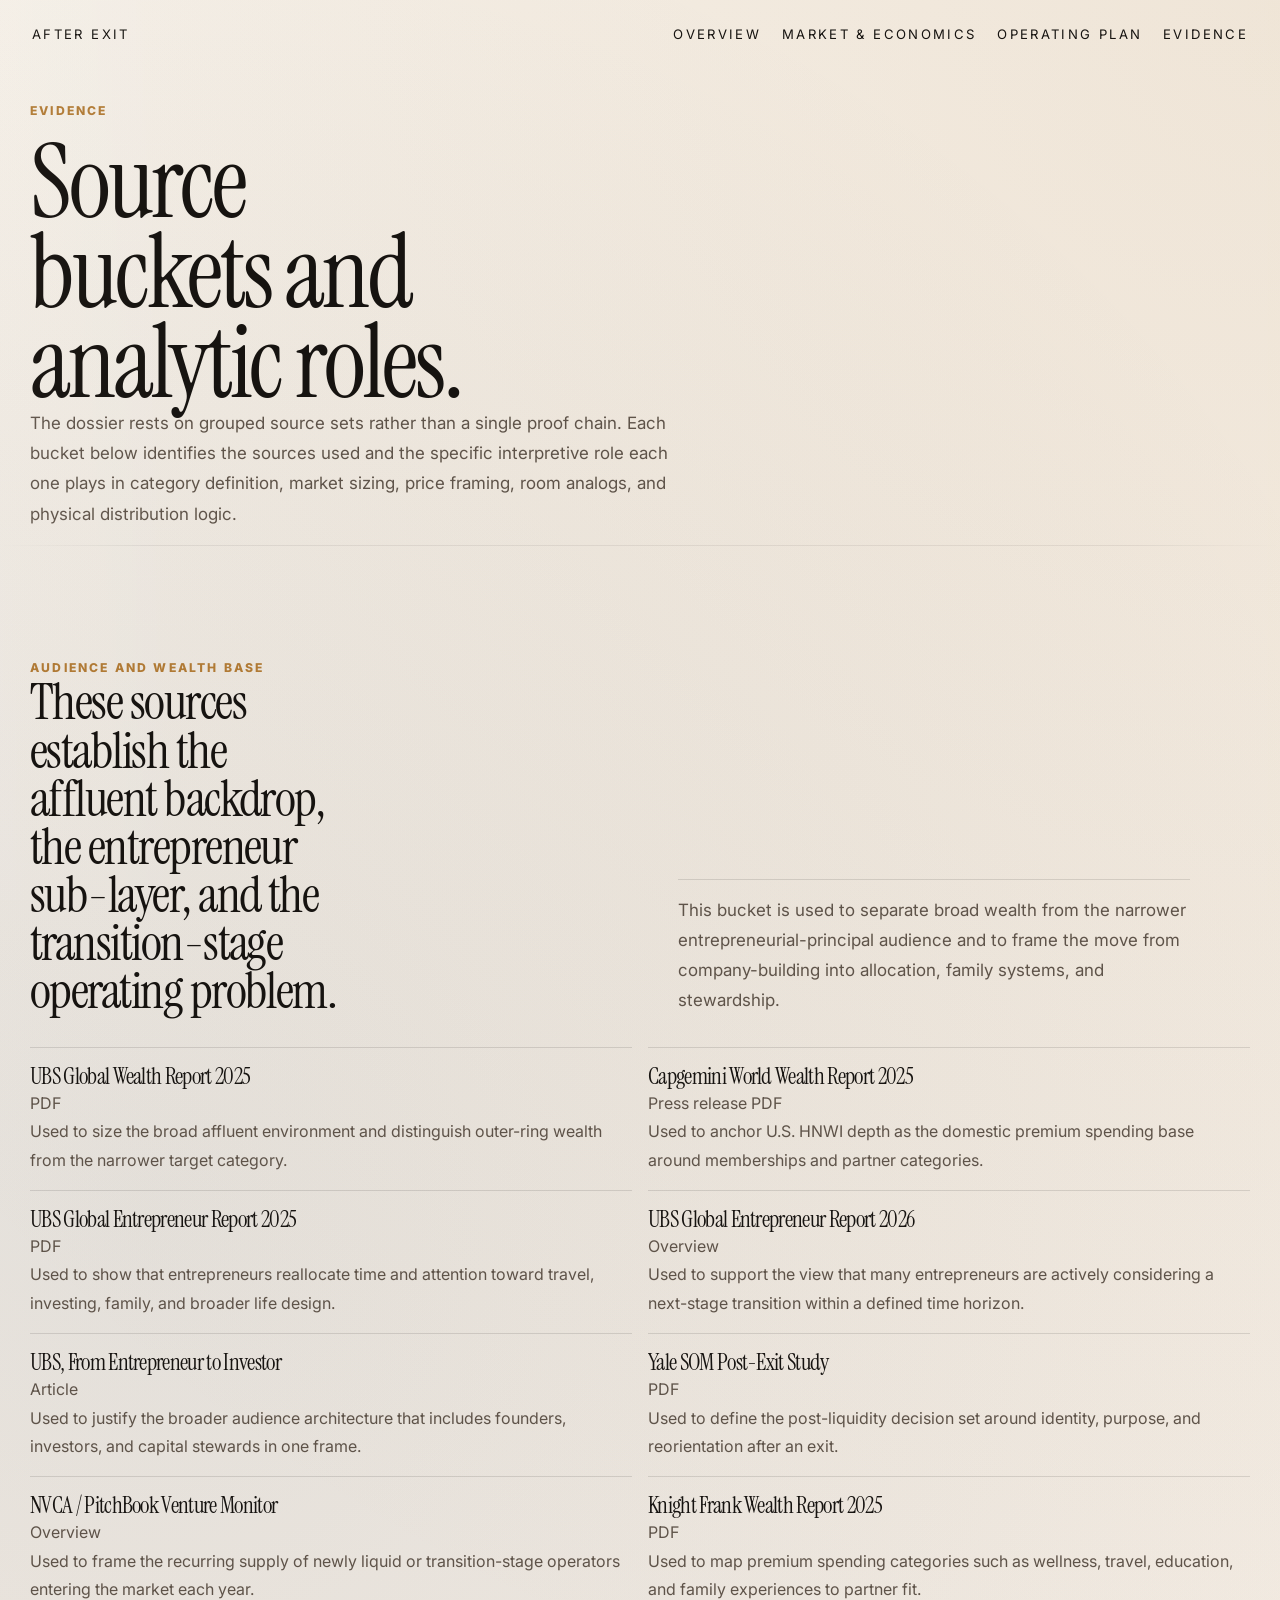
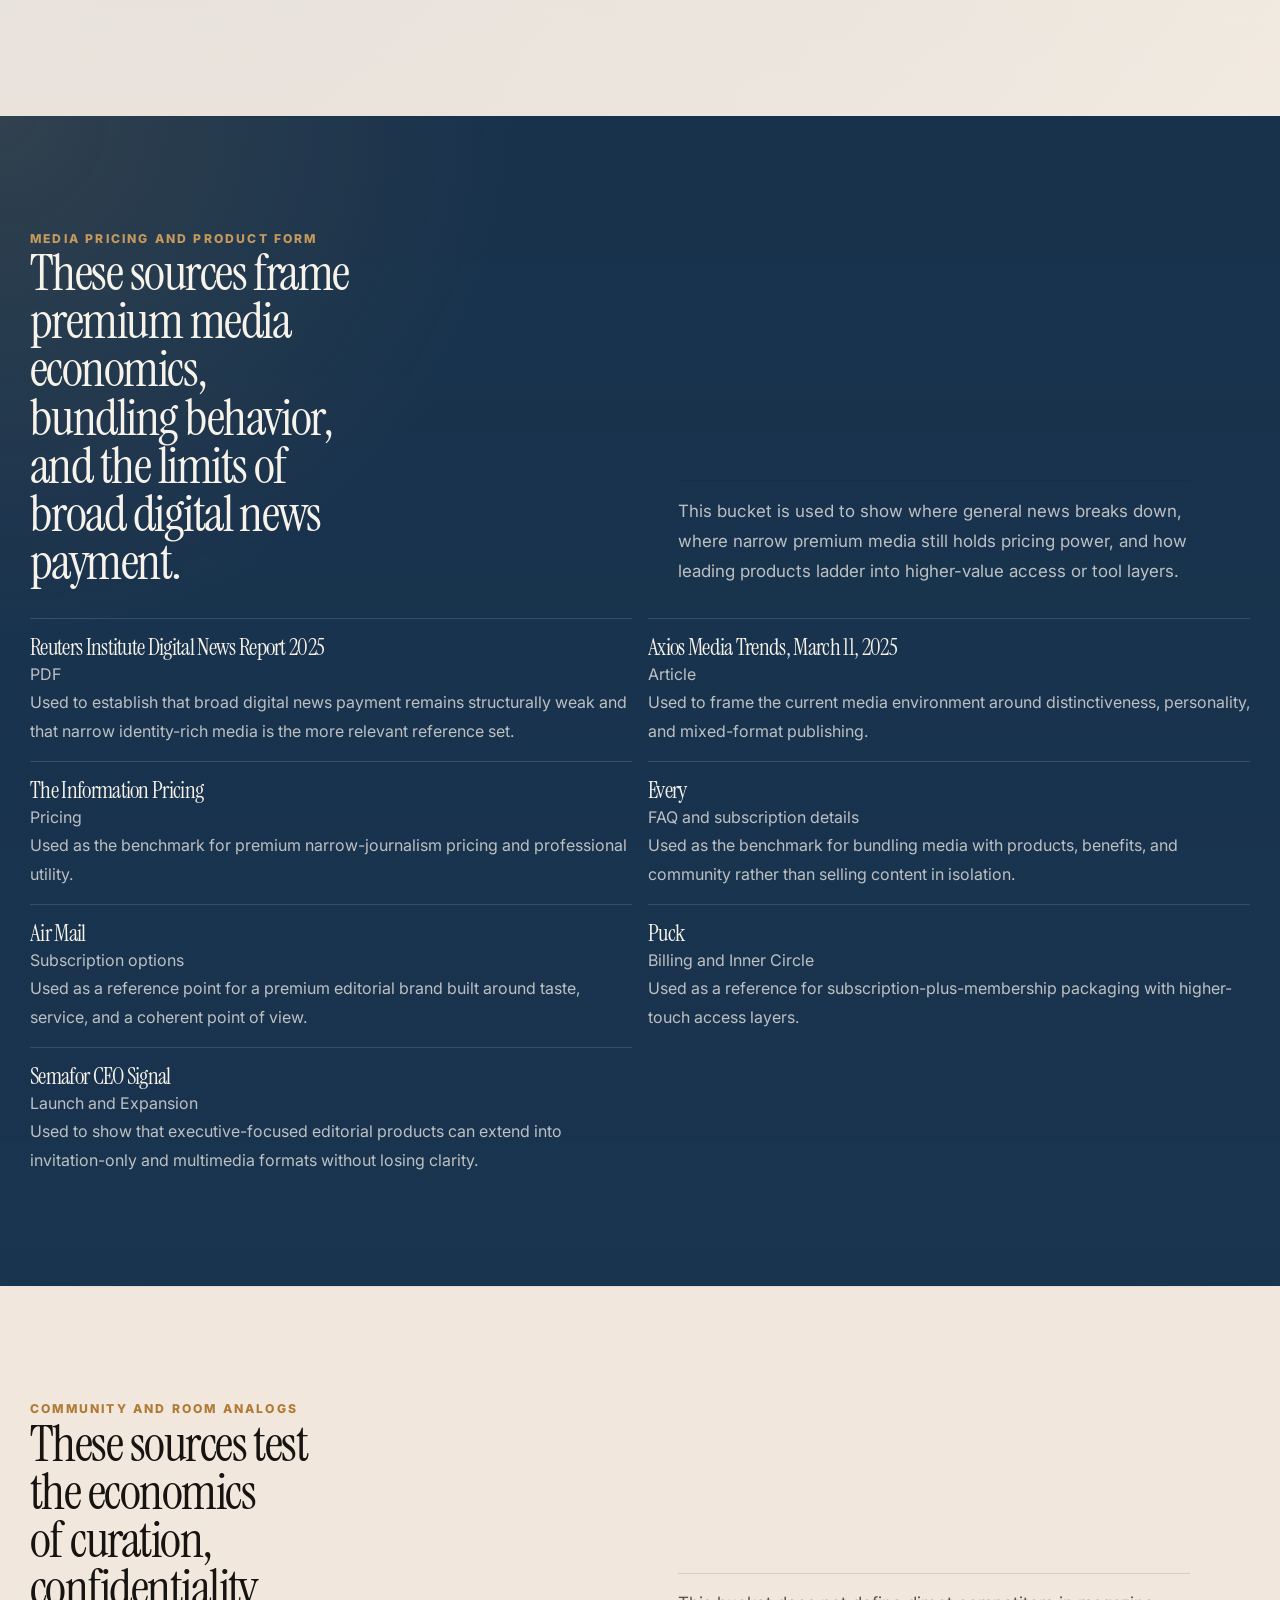
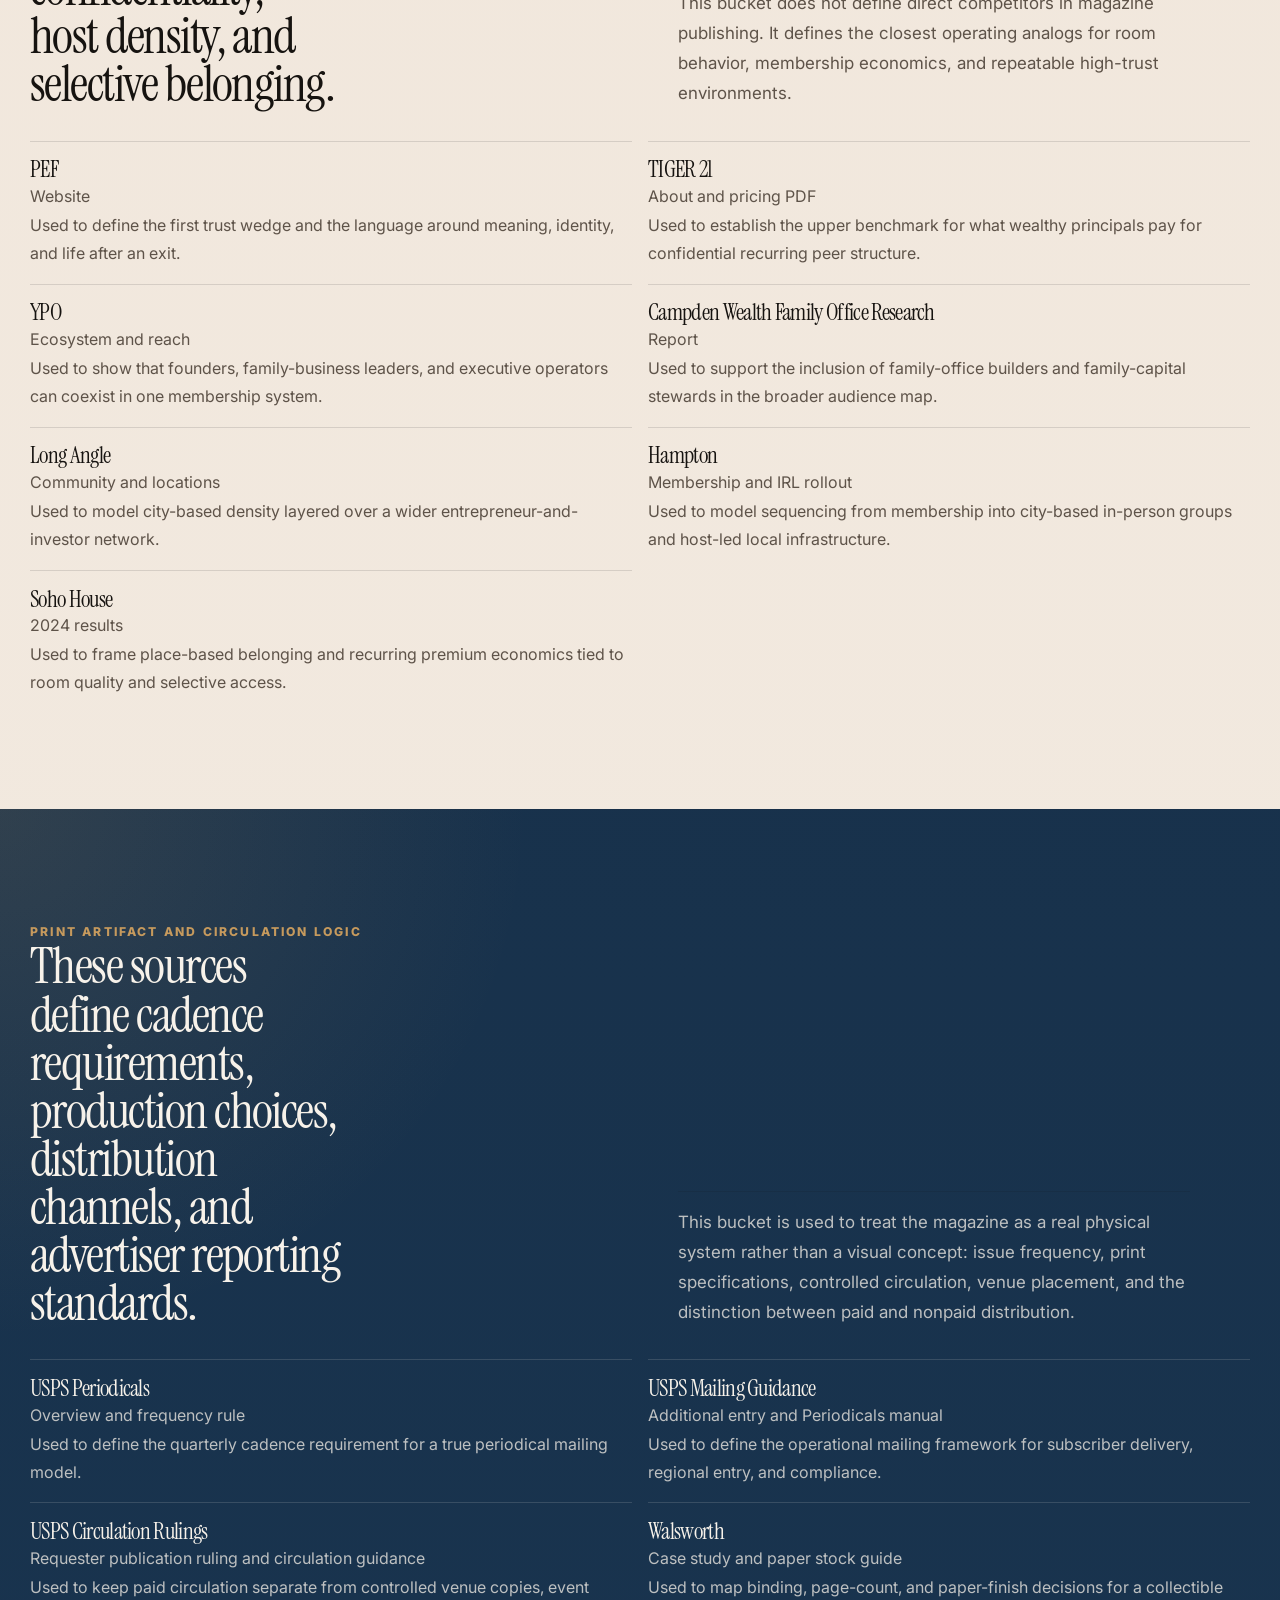
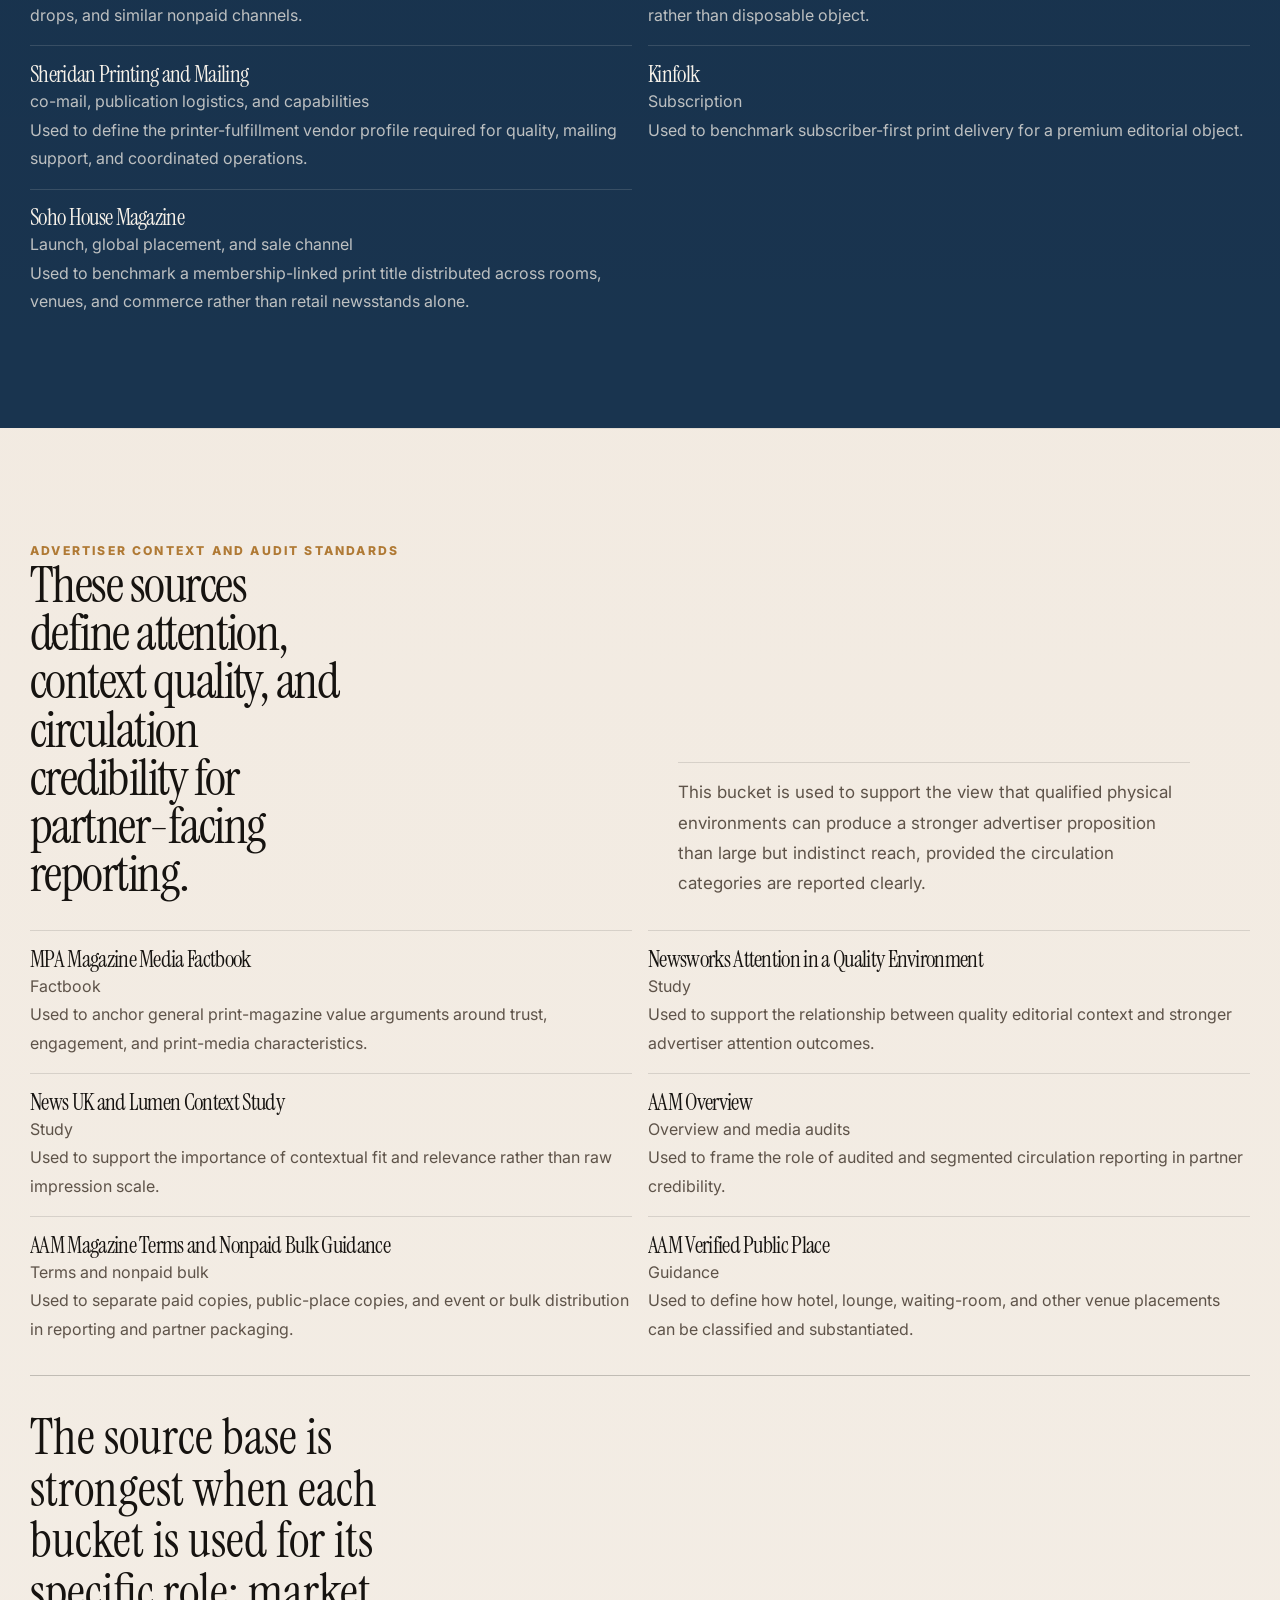
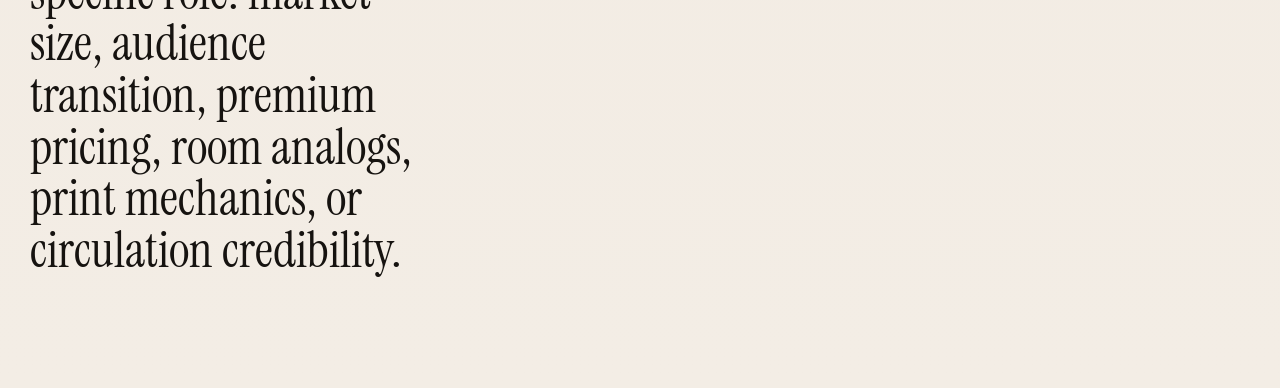
==== commit 8697a233: "Restructure site into overview, market, and operating docs" ====
--- a/site/appendix.html
+++ b/site/appendix.html
@@ -3,7 +3,7 @@
 <head>
 <meta charset="UTF-8">
 <meta name="viewport" content="width=device-width, initial-scale=1.0">
-<title>After Exit - Evidence Spine</title>
+<title>After Exit | Evidence</title>
 <meta name="description" content="Grouped evidence buckets for the After Exit dossier, with source roles across audience, pricing, community analogs, and print distribution.">
 <link rel="preconnect" href="https://fonts.googleapis.com">
 <link rel="preconnect" href="https://fonts.gstatic.com" crossorigin>
@@ -14,15 +14,16 @@
   <header class="site-header">
     <a class="brand" href="index.html">After Exit</a>
     <nav class="site-nav">
-      <a href="deep-dives.html">Economics</a>
-      <a href="source.html">Operating System</a>
-      <a href="appendix.html">Appendix</a>
+      <a href="index.html">Overview</a>
+      <a href="deep-dives.html">Market &amp; Economics</a>
+      <a href="source.html">Operating Plan</a>
+      <a href="appendix.html">Evidence</a>
     </nav>
   </header>
 
   <main class="page-shell">
     <section class="page-hero">
-      <p class="eyebrow">Evidence Spine</p>
+      <p class="eyebrow">Evidence</p>
       <h1>Source buckets and analytic roles.</h1>
       <p class="page-copy">The dossier rests on grouped source sets rather than a single proof chain. Each bucket below identifies the sources used and the specific interpretive role each one plays in category definition, market sizing, price framing, room analogs, and physical distribution logic.</p>
     </section>
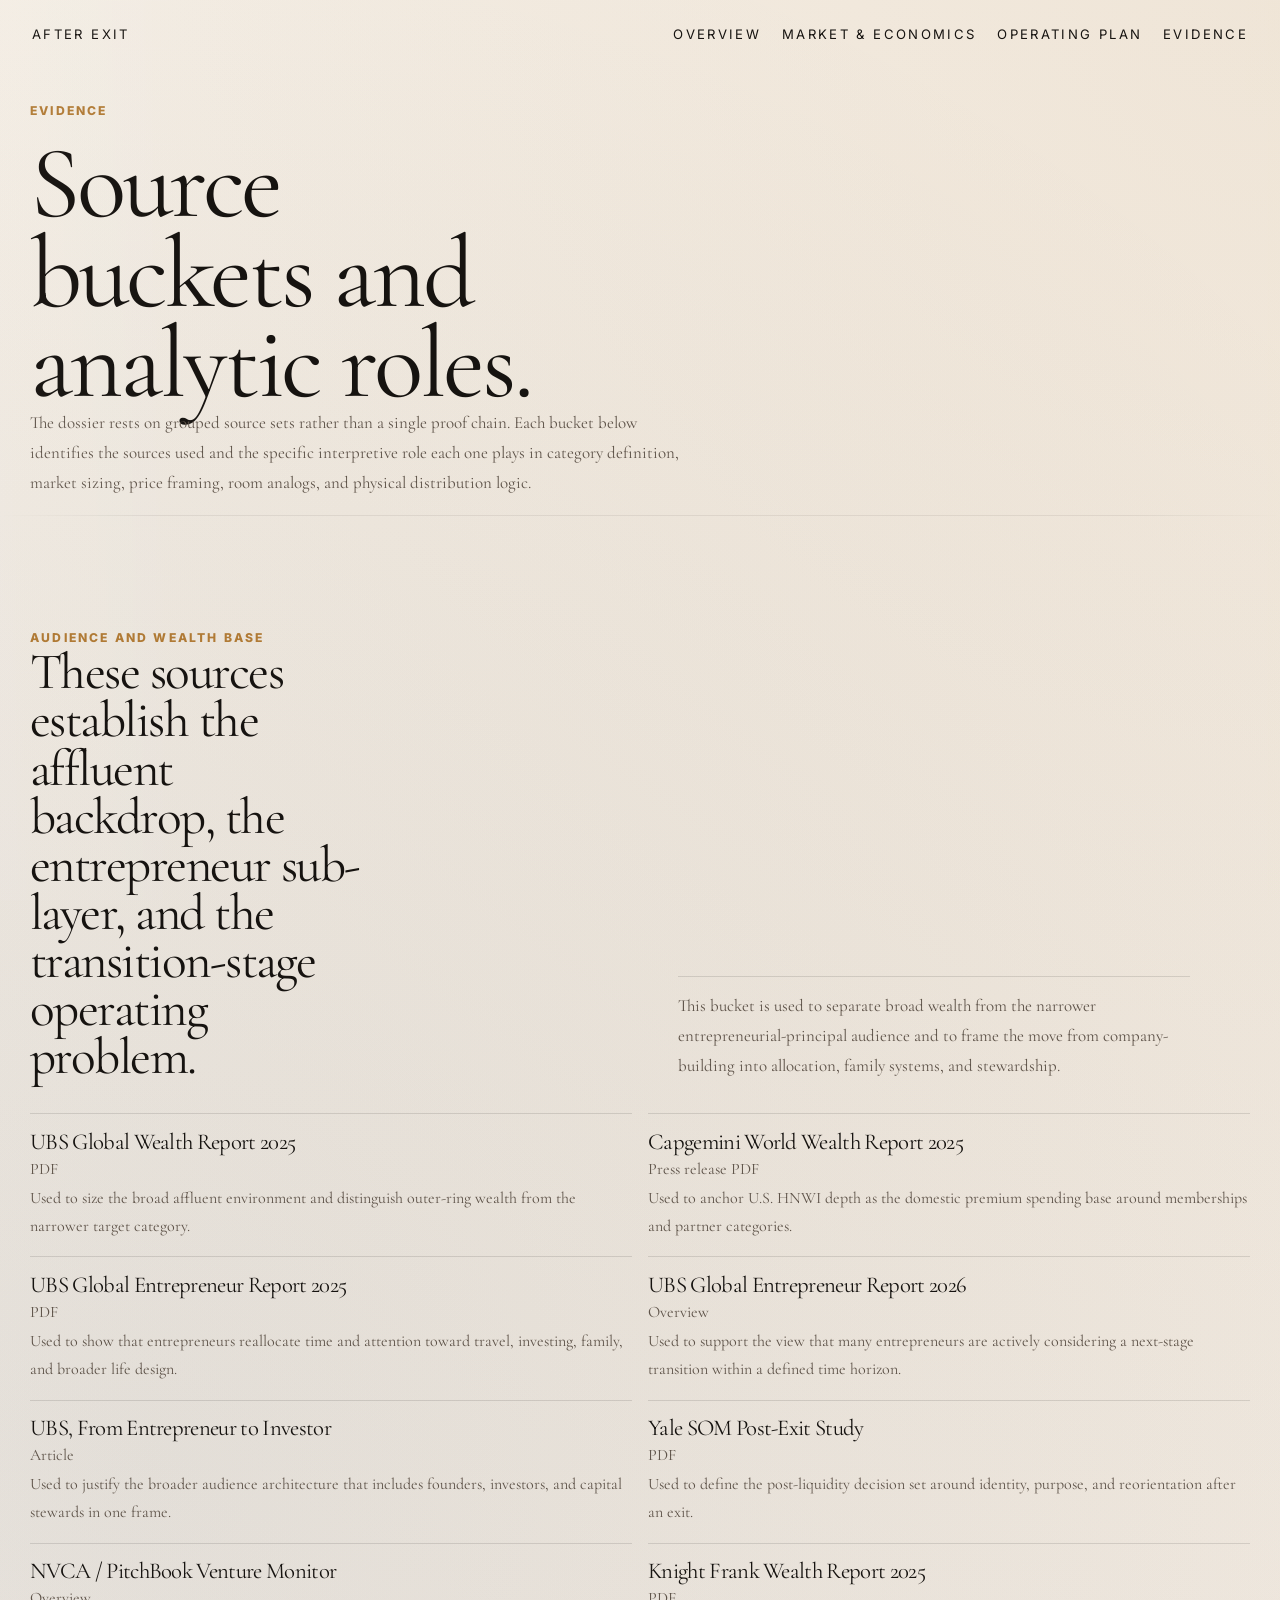
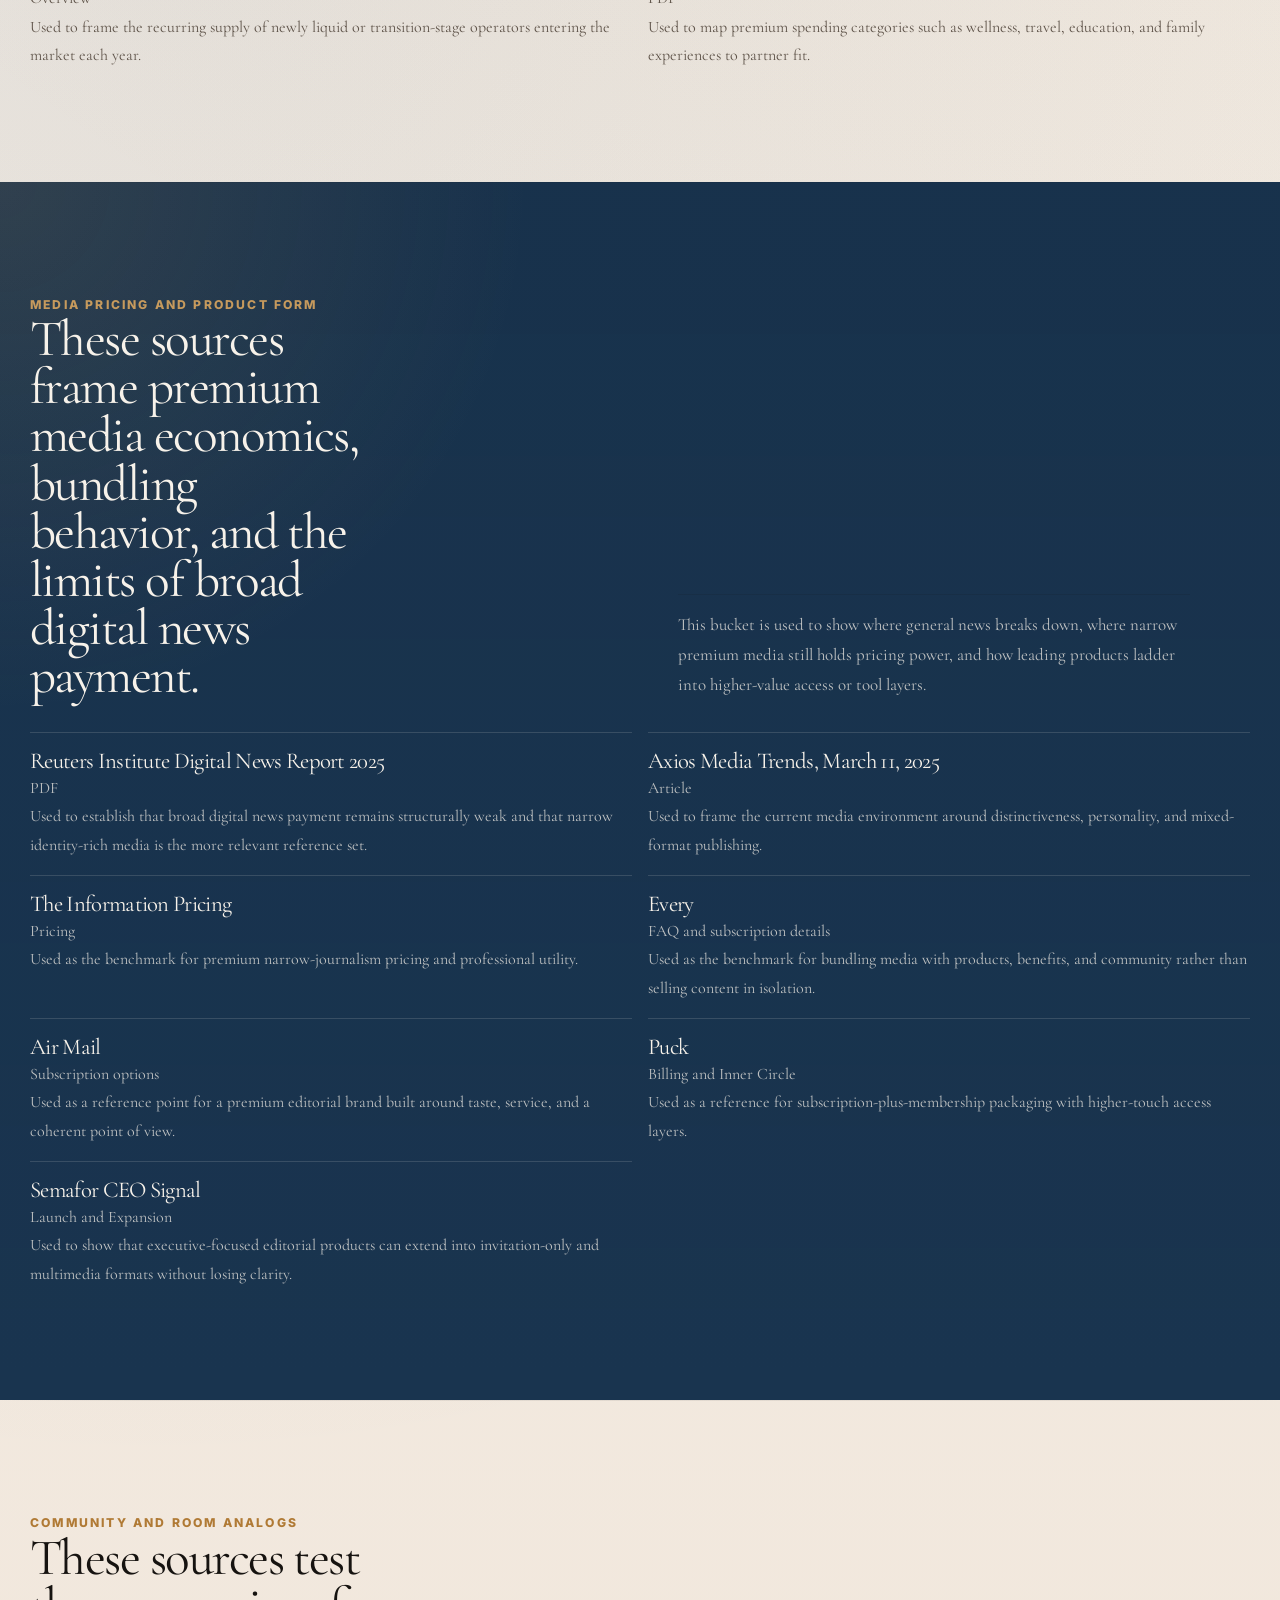
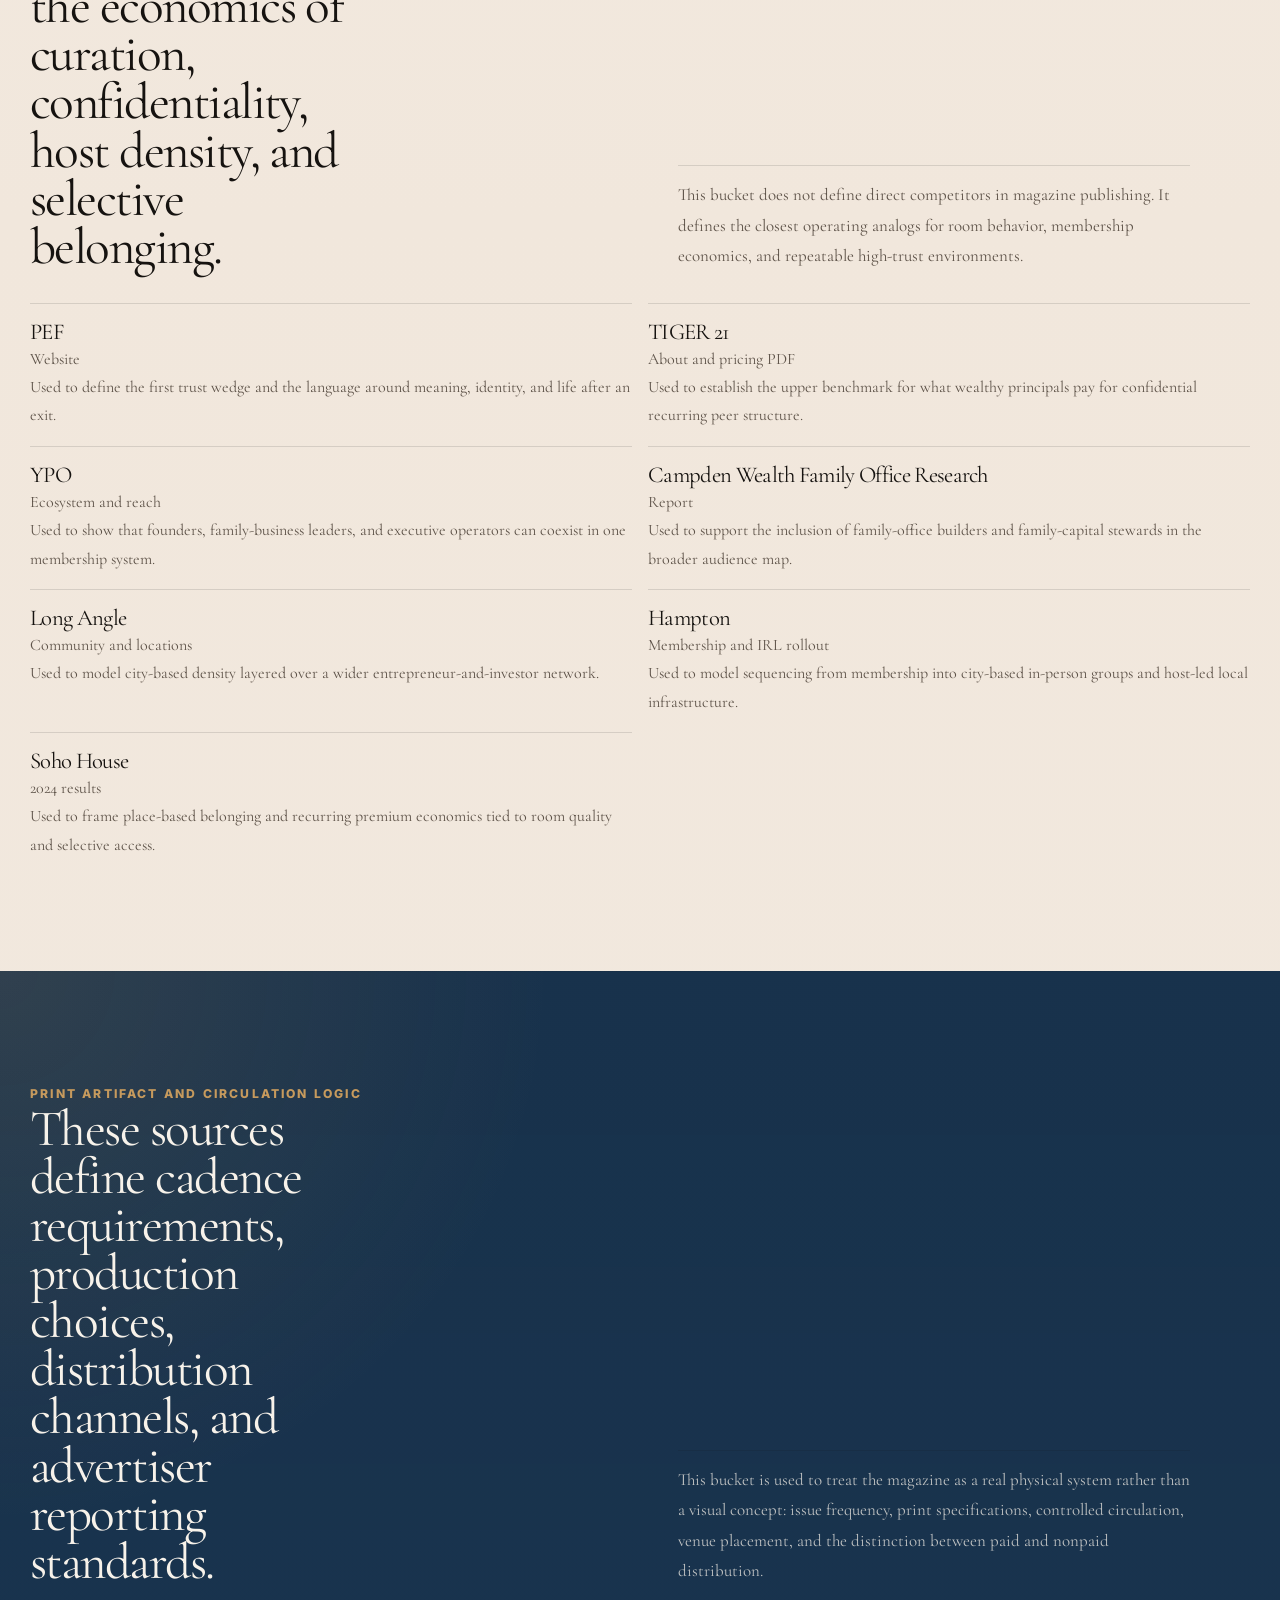
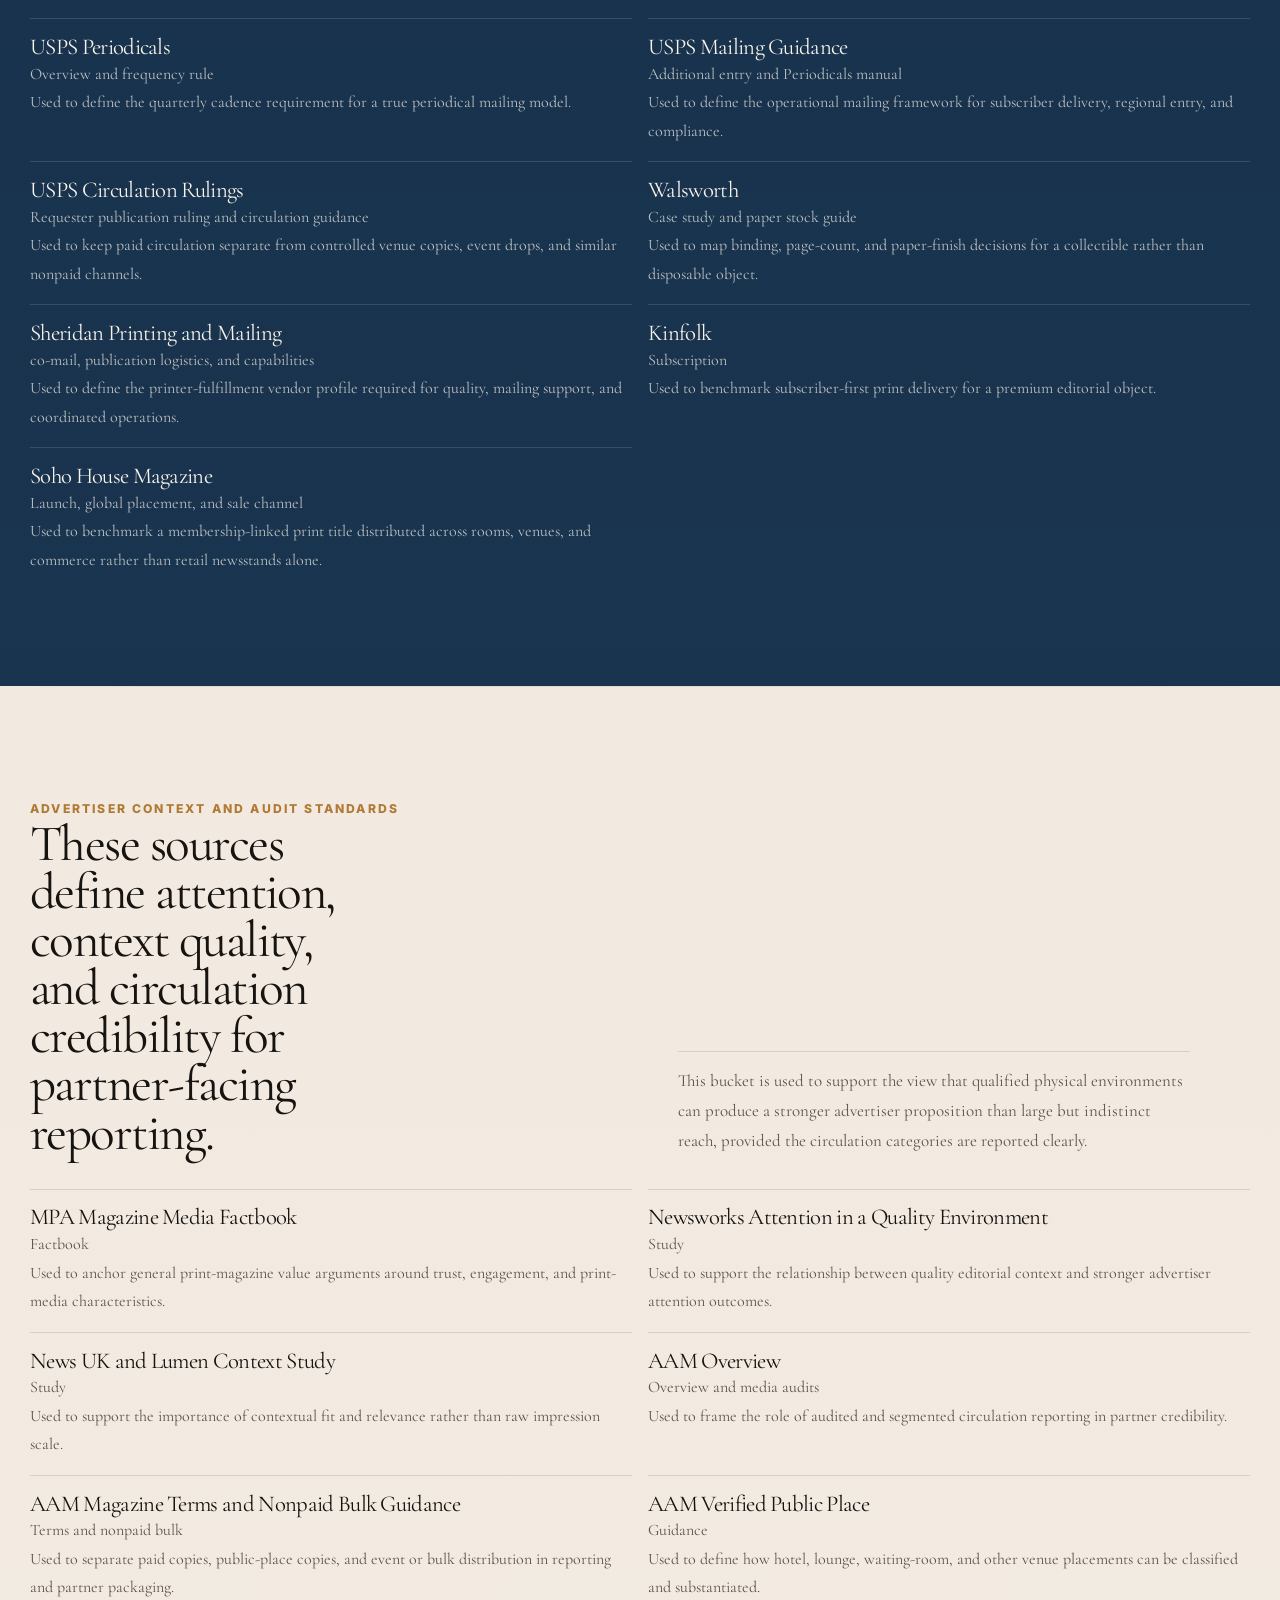
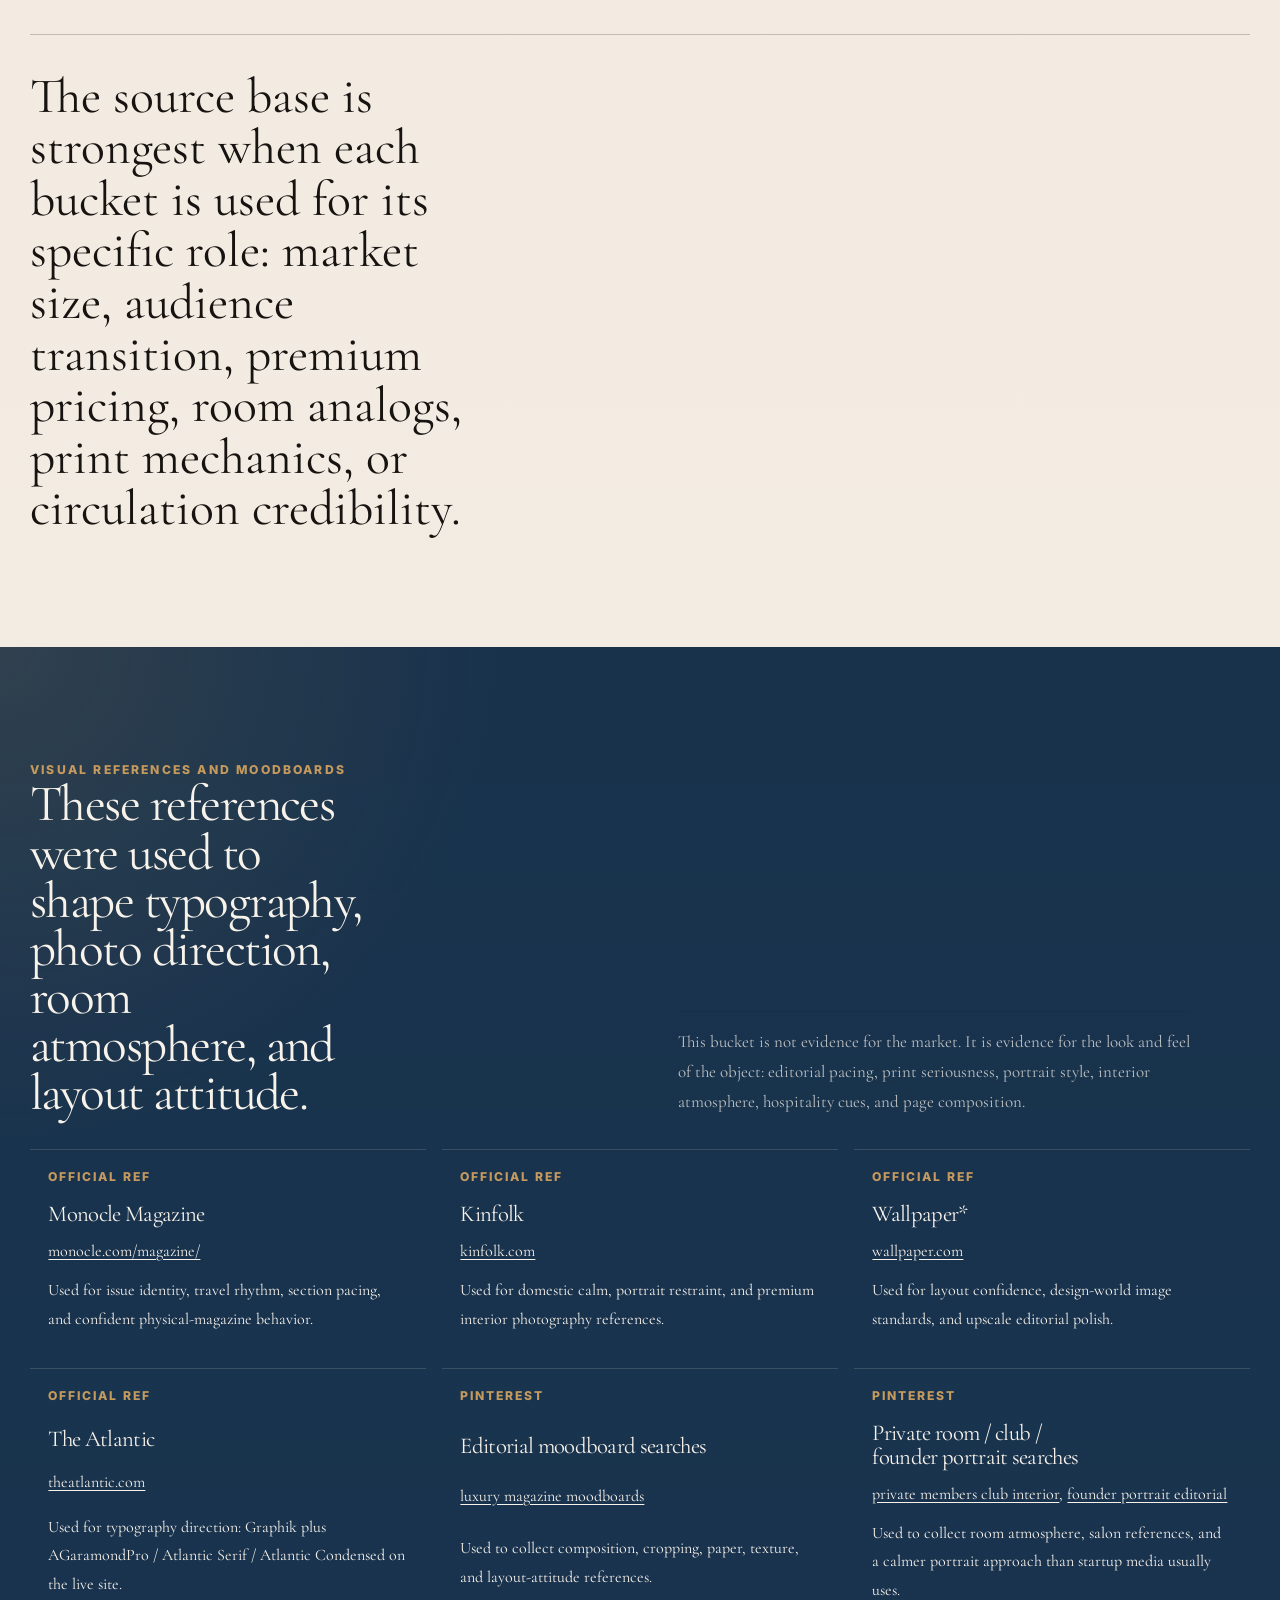
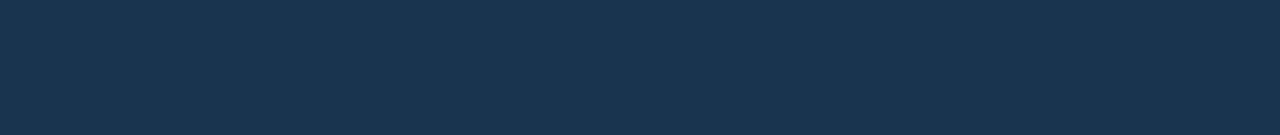
==== commit bc418c2f: "Expand dossier visuals and adopt Atlantic-style typography" ====
--- a/site/appendix.html
+++ b/site/appendix.html
@@ -7,7 +7,7 @@
 <meta name="description" content="Grouped evidence buckets for the After Exit dossier, with source roles across audience, pricing, community analogs, and print distribution.">
 <link rel="preconnect" href="https://fonts.googleapis.com">
 <link rel="preconnect" href="https://fonts.gstatic.com" crossorigin>
-<link href="https://fonts.googleapis.com/css2?family=Instrument+Serif:ital@0;1&amp;family=Inter:wght@400;500;600;700;800;900&amp;display=swap" rel="stylesheet">
+<link href="https://fonts.googleapis.com/css2?family=Cormorant+Garamond:wght@400;500;600;700&amp;family=Inter:wght@400;500;600;700;800;900&amp;display=swap" rel="stylesheet">
 <link rel="stylesheet" href="styles.css">
 </head>
 <body class="subpage">
@@ -135,6 +135,26 @@
         </div>
       </div>
     </section>
+
+    <section class="section section-dark">
+      <div class="container">
+        <div class="lead-grid">
+          <div>
+            <p class="section-label">Visual References and Moodboards</p>
+            <h2>These references were used to shape typography, photo direction, room atmosphere, and layout attitude.</h2>
+          </div>
+          <p class="support">This bucket is not evidence for the market. It is evidence for the look and feel of the object: editorial pacing, print seriousness, portrait style, interior atmosphere, hospitality cues, and page composition.</p>
+        </div>
+        <div class="reference-grid">
+          <article class="reference-card"><span>Official ref</span><h3>Monocle Magazine</h3><p><a href="https://monocle.com/magazine/">monocle.com/magazine/</a></p><p>Used for issue identity, travel rhythm, section pacing, and confident physical-magazine behavior.</p></article>
+          <article class="reference-card"><span>Official ref</span><h3>Kinfolk</h3><p><a href="https://www.kinfolk.com/">kinfolk.com</a></p><p>Used for domestic calm, portrait restraint, and premium interior photography references.</p></article>
+          <article class="reference-card"><span>Official ref</span><h3>Wallpaper*</h3><p><a href="https://www.wallpaper.com/">wallpaper.com</a></p><p>Used for layout confidence, design-world image standards, and upscale editorial polish.</p></article>
+          <article class="reference-card"><span>Official ref</span><h3>The Atlantic</h3><p><a href="https://www.theatlantic.com/">theatlantic.com</a></p><p>Used for typography direction: Graphik plus AGaramondPro / Atlantic Serif / Atlantic Condensed on the live site.</p></article>
+          <article class="reference-card"><span>Pinterest</span><h3>Editorial moodboard searches</h3><p><a href="https://www.pinterest.com/search/pins/?q=editorial%20moodboard%20luxury%20magazine">luxury magazine moodboards</a></p><p>Used to collect composition, cropping, paper, texture, and layout-attitude references.</p></article>
+          <article class="reference-card"><span>Pinterest</span><h3>Private room / club / founder portrait searches</h3><p><a href="https://www.pinterest.com/search/pins/?q=private%20members%20club%20interior">private members club interior</a>, <a href="https://www.pinterest.com/search/pins/?q=founder%20portrait%20editorial">founder portrait editorial</a></p><p>Used to collect room atmosphere, salon references, and a calmer portrait approach than startup media usually uses.</p></article>
+        </div>
+      </div>
+    </section>
   </main>
 </body>
 </html>
--- a/site/styles.css
+++ b/site/styles.css
@@ -19,7 +19,8 @@
   --shadow-paper: 0 24px 90px rgba(15, 19, 24, 0.12);
   --max: 1220px;
   --content: 760px;
-  --display: "Instrument Serif", Georgia, "Times New Roman", serif;
+  --display: "Cormorant Garamond", Georgia, "Times New Roman", serif;
+  --serif: "Cormorant Garamond", Georgia, "Times New Roman", serif;
   --sans: "Inter", "Helvetica Neue", Arial, sans-serif;
 }
 
@@ -86,6 +87,7 @@
 
 .brand,
 .site-nav a {
+  font-family: var(--sans);
   font-size: 0.82rem;
   letter-spacing: 0.18em;
   text-transform: uppercase;
@@ -182,6 +184,7 @@
 .section-label,
 .metric-kicker,
 .card-kicker {
+  font-family: var(--sans);
   font-size: 0.76rem;
   font-weight: 800;
   letter-spacing: 0.18em;
@@ -225,6 +228,7 @@
 
 p {
   margin: 0;
+  font-family: var(--serif);
   line-height: 1.78;
 }
 
@@ -454,7 +458,16 @@
 .story-grid,
 .source-grid,
 .metric-grid,
-.compare-grid {
+.compare-grid,
+.spine-grid,
+.chart-grid,
+.reference-grid,
+.moodboard-grid,
+.atlas-grid,
+.workflow-map,
+.calendar-grid,
+.review-grid,
+.decision-grid {
   display: grid;
   gap: 1rem;
 }
@@ -534,6 +547,11 @@
 .photo-salon { background-image: url("https://images.unsplash.com/photo-1515169067868-5387ec356754?auto=format&fit=crop&w=1200&q=80"); }
 .photo-airport { background-image: url("https://images.unsplash.com/photo-1436491865332-7a61a109cc05?auto=format&fit=crop&w=1200&q=80"); }
 .photo-study { background-image: url("https://images.unsplash.com/photo-1497366754035-f200968a6e72?auto=format&fit=crop&w=1200&q=80"); }
+.photo-library { background-image: url("https://images.unsplash.com/photo-1505693416388-ac5ce068fe85?auto=format&fit=crop&w=1200&q=80"); }
+.photo-dinner { background-image: url("https://images.unsplash.com/photo-1414235077428-338989a2e8c0?auto=format&fit=crop&w=1200&q=80"); }
+.photo-lounge { background-image: url("https://images.unsplash.com/photo-1511818966892-d7d671e672a2?auto=format&fit=crop&w=1200&q=80"); }
+.photo-retreat { background-image: url("https://images.unsplash.com/photo-1506744038136-46273834b3fb?auto=format&fit=crop&w=1200&q=80"); }
+.photo-portrait { background-image: url("https://images.unsplash.com/photo-1500648767791-00dcc994a43e?auto=format&fit=crop&w=1200&q=80"); }
 
 .story-copy,
 .metric-copy,
@@ -809,6 +827,333 @@
 
 .image-triptych {
   grid-template-columns: 1.15fr 0.85fr 0.85fr;
+}
+
+.spine-grid {
+  grid-template-columns: repeat(5, minmax(0, 1fr));
+}
+
+.spine-step,
+.chart-panel,
+.reference-card,
+.atlas-card,
+.review-card,
+.decision-card {
+  padding: 1.15rem 1.15rem 1.2rem;
+  border-top: 1px solid var(--line);
+}
+
+.section-dark .spine-step,
+.section-dark .chart-panel,
+.section-dark .reference-card,
+.section-dark .atlas-card,
+.section-dark .review-card,
+.section-dark .decision-card {
+  border-top-color: rgba(247, 242, 234, 0.14);
+}
+
+.spine-step span,
+.reference-card span,
+.atlas-card span,
+.review-card span {
+  display: inline-block;
+  margin-bottom: 0.55rem;
+  font-size: 0.76rem;
+  font-weight: 800;
+  letter-spacing: 0.16em;
+  text-transform: uppercase;
+  color: var(--gold);
+}
+
+.section-dark .spine-step span,
+.section-dark .reference-card span,
+.section-dark .atlas-card span,
+.section-dark .review-card span {
+  color: var(--gold-soft);
+}
+
+.chart-grid {
+  grid-template-columns: repeat(2, minmax(0, 1fr));
+  align-items: start;
+}
+
+.chart-panel {
+  background:
+    linear-gradient(180deg, rgba(255, 255, 255, 0.78), rgba(244, 236, 226, 0.86));
+  box-shadow: var(--shadow-soft);
+}
+
+.section-dark .chart-panel {
+  background:
+    linear-gradient(180deg, rgba(255, 255, 255, 0.08), rgba(255, 255, 255, 0.03));
+  box-shadow: none;
+}
+
+.chart-title {
+  margin-bottom: 1rem;
+}
+
+.bar-chart {
+  display: grid;
+  gap: 0.9rem;
+}
+
+.bar-row {
+  display: grid;
+  grid-template-columns: 132px 1fr auto;
+  gap: 0.9rem;
+  align-items: center;
+}
+
+.bar-label,
+.bar-value {
+  font-size: 0.84rem;
+  font-weight: 700;
+}
+
+.bar-track {
+  position: relative;
+  height: 12px;
+  background: rgba(22, 19, 16, 0.08);
+  overflow: hidden;
+  border-radius: 999px;
+}
+
+.section-dark .bar-track {
+  background: rgba(247, 242, 234, 0.12);
+}
+
+.bar-fill {
+  position: absolute;
+  inset: 0 auto 0 0;
+  width: calc(var(--value) * 1%);
+  border-radius: 999px;
+  background: linear-gradient(90deg, var(--gold), #d1b080);
+}
+
+.section-dark .bar-fill {
+  background: linear-gradient(90deg, var(--gold-soft), #e7c58e);
+}
+
+.funnel-chart {
+  display: grid;
+  gap: 0.55rem;
+}
+
+.funnel-step {
+  width: calc(var(--value) * 1%);
+  min-width: 180px;
+  padding: 0.95rem 1rem;
+  background: rgba(25, 52, 79, 0.08);
+  border-left: 3px solid var(--pine);
+}
+
+.funnel-step strong {
+  display: block;
+  margin-bottom: 0.2rem;
+}
+
+.section-dark .funnel-step {
+  background: rgba(255, 255, 255, 0.06);
+  border-left-color: var(--gold-soft);
+}
+
+.moodboard-grid {
+  grid-template-columns: repeat(3, minmax(0, 1fr));
+}
+
+.mood-card {
+  display: grid;
+  gap: 0.8rem;
+}
+
+.mood-photo {
+  min-height: 280px;
+  background-size: cover;
+  background-position: center;
+}
+
+.mood-caption strong {
+  display: block;
+  margin-bottom: 0.35rem;
+  font-size: 1rem;
+}
+
+.reference-grid,
+.atlas-grid,
+.workflow-map,
+.review-grid,
+.decision-grid {
+  grid-template-columns: repeat(3, minmax(0, 1fr));
+}
+
+.reference-card,
+.atlas-card,
+.review-card,
+.decision-card {
+  display: grid;
+  gap: 0.65rem;
+}
+
+.reference-card a {
+  text-decoration: underline;
+  text-underline-offset: 0.18em;
+}
+
+.swatch-row {
+  display: flex;
+  flex-wrap: wrap;
+  gap: 0.55rem;
+  margin-top: 0.8rem;
+}
+
+.swatch {
+  display: inline-flex;
+  align-items: center;
+  justify-content: center;
+  min-width: 88px;
+  min-height: 40px;
+  padding: 0.4rem 0.7rem;
+  border-radius: 999px;
+  font-size: 0.76rem;
+  font-weight: 700;
+  letter-spacing: 0.08em;
+  text-transform: uppercase;
+  border: 1px solid rgba(22, 19, 16, 0.08);
+}
+
+.swatch-cream { background: #f5ece1; }
+.swatch-blue { background: #19344f; color: var(--white); }
+.swatch-stone { background: #d9cebf; }
+.swatch-gold { background: #b07a35; color: var(--white); }
+
+.matrix-table,
+.calendar-table,
+.raci-table {
+  width: 100%;
+  border-collapse: collapse;
+  font-size: 0.94rem;
+}
+
+.matrix-table th,
+.matrix-table td,
+.calendar-table th,
+.calendar-table td,
+.raci-table th,
+.raci-table td {
+  padding: 0.8rem 0.75rem;
+  border-top: 1px solid var(--line);
+  text-align: left;
+  vertical-align: top;
+}
+
+.section-dark .matrix-table th,
+.section-dark .matrix-table td,
+.section-dark .calendar-table th,
+.section-dark .calendar-table td,
+.section-dark .raci-table th,
+.section-dark .raci-table td {
+  border-top-color: rgba(247, 242, 234, 0.14);
+}
+
+.matrix-table th,
+.calendar-table th,
+.raci-table th {
+  font-size: 0.78rem;
+  font-weight: 800;
+  letter-spacing: 0.14em;
+  text-transform: uppercase;
+  color: var(--gold);
+}
+
+.section-dark .matrix-table th,
+.section-dark .calendar-table th,
+.section-dark .raci-table th {
+  color: var(--gold-soft);
+}
+
+.calendar-grid {
+  grid-template-columns: 1.2fr 0.8fr;
+}
+
+.calendar-lanes {
+  display: grid;
+  gap: 0.9rem;
+}
+
+.calendar-lane {
+  display: grid;
+  grid-template-columns: 120px repeat(4, minmax(0, 1fr));
+  gap: 0.5rem;
+  align-items: center;
+}
+
+.calendar-name {
+  font-size: 0.84rem;
+  font-weight: 700;
+}
+
+.calendar-cell {
+  min-height: 54px;
+  padding: 0.7rem 0.8rem;
+  background: rgba(22, 19, 16, 0.05);
+}
+
+.section-dark .calendar-cell {
+  background: rgba(255, 255, 255, 0.06);
+}
+
+.calendar-cell strong {
+  display: block;
+  margin-bottom: 0.2rem;
+}
+
+.workflow-step {
+  padding: 1rem 1rem 1.05rem;
+  border-top: 1px solid var(--line);
+}
+
+.section-dark .workflow-step {
+  border-top-color: rgba(247, 242, 234, 0.14);
+}
+
+.workflow-step strong {
+  display: block;
+  margin-bottom: 0.4rem;
+}
+
+.node-map {
+  display: flex;
+  flex-wrap: wrap;
+  gap: 0.7rem;
+}
+
+.node-pill {
+  display: inline-flex;
+  align-items: center;
+  padding: 0.6rem 0.8rem;
+  border-radius: 999px;
+  background: rgba(25, 52, 79, 0.08);
+  font-size: 0.82rem;
+  font-weight: 700;
+}
+
+.section-dark .node-pill {
+  background: rgba(255, 255, 255, 0.07);
+}
+
+.signal-list {
+  display: grid;
+  gap: 0.6rem;
+}
+
+.signal-list p {
+  padding-top: 0.6rem;
+  border-top: 1px solid var(--line);
+}
+
+.section-dark .signal-list p {
+  border-top-color: rgba(247, 242, 234, 0.14);
 }
 
 .image-triptych .story-photo {
@@ -1005,8 +1350,23 @@
   .format-grid,
   .company-grid,
   .next-step-grid,
-  .proof-column {
+  .proof-column,
+  .spine-grid,
+  .chart-grid,
+  .reference-grid,
+  .atlas-grid,
+  .workflow-map,
+  .review-grid,
+  .decision-grid {
     grid-template-columns: repeat(2, minmax(0, 1fr));
+  }
+
+  .moodboard-grid {
+    grid-template-columns: repeat(2, minmax(0, 1fr));
+  }
+
+  .calendar-grid {
+    grid-template-columns: 1fr;
   }
 }
 
@@ -1038,6 +1398,14 @@
   .process-grid,
   .package-grid,
   .engine-grid,
+  .spine-grid,
+  .chart-grid,
+  .reference-grid,
+  .moodboard-grid,
+  .atlas-grid,
+  .workflow-map,
+  .review-grid,
+  .decision-grid,
   .image-triptych,
   .hero-facts,
   .prototype-layout,
@@ -1055,6 +1423,16 @@
     align-items: start;
   }
 
+  .bar-row,
+  .calendar-lane {
+    grid-template-columns: 1fr;
+  }
+
+  .funnel-step {
+    min-width: 0;
+    width: 100%;
+  }
+
   .hero-facts > div {
     border-right: 0;
     padding-right: 0;
